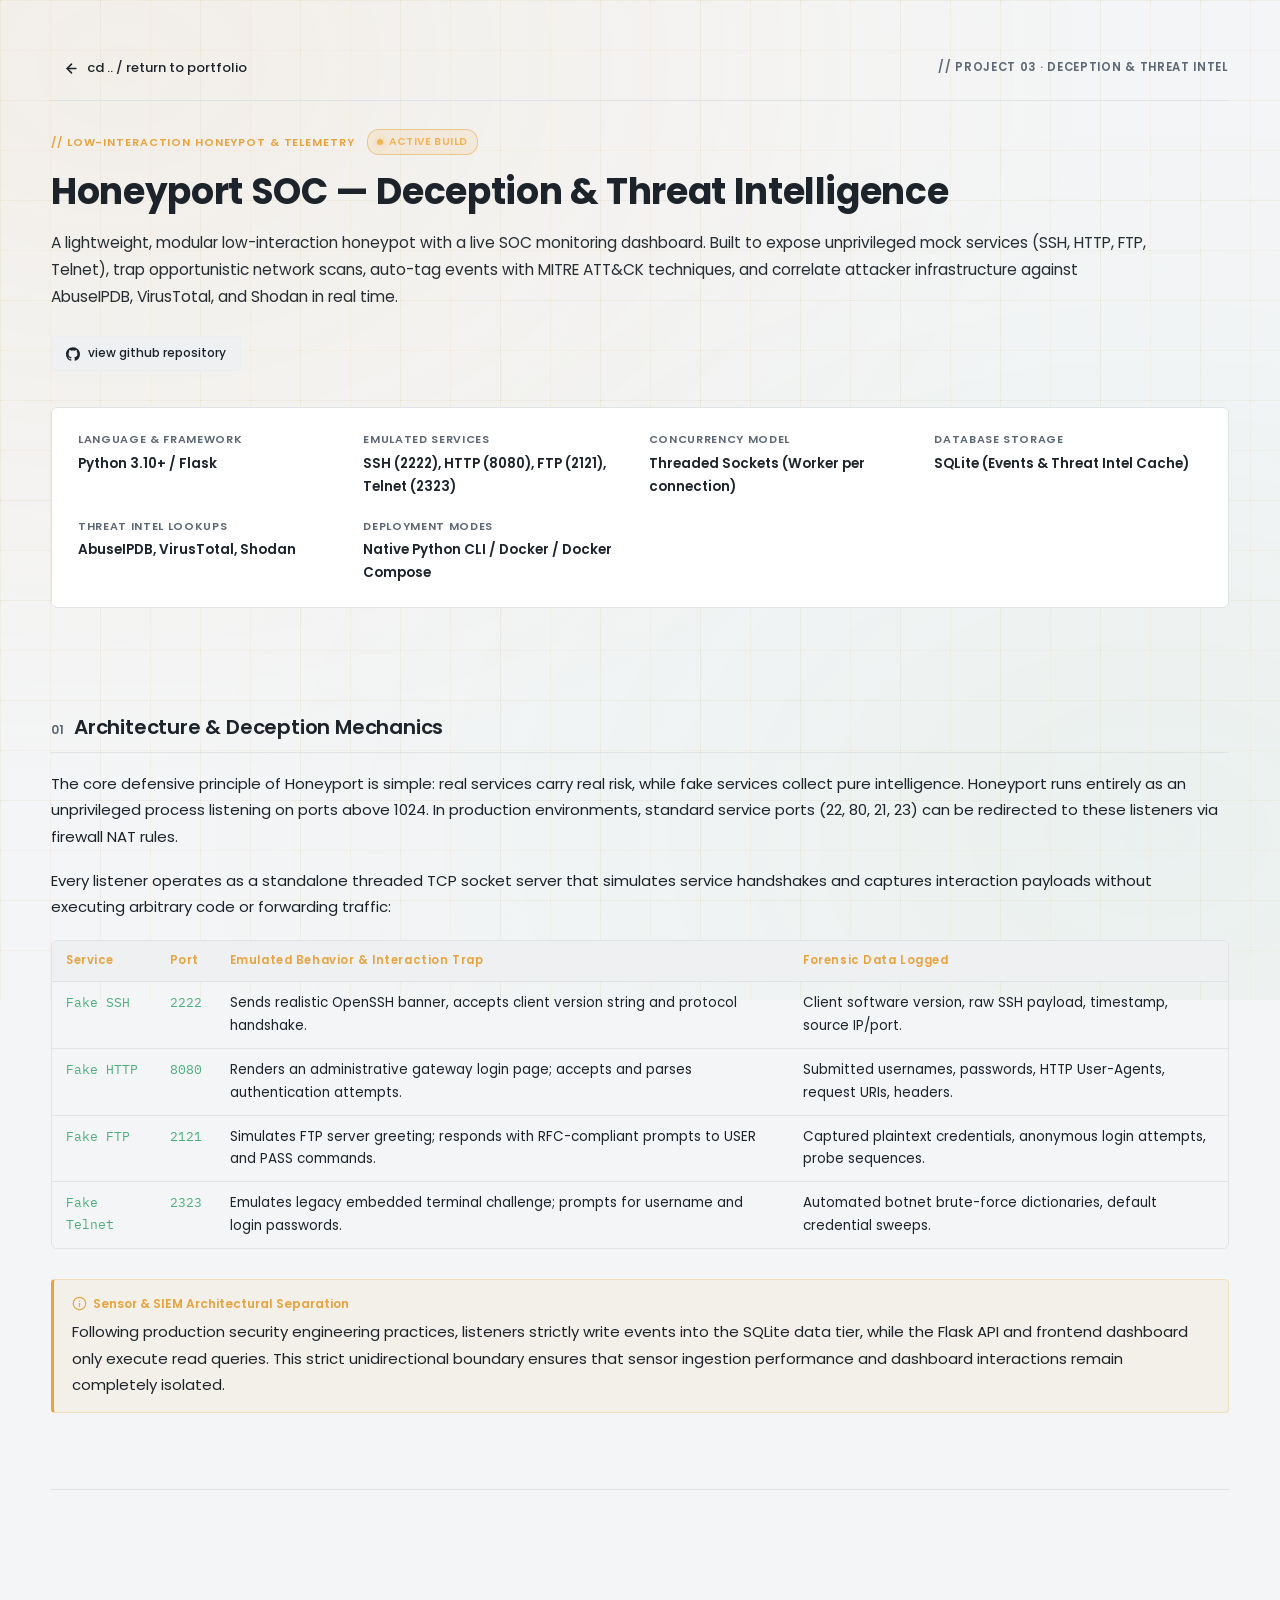
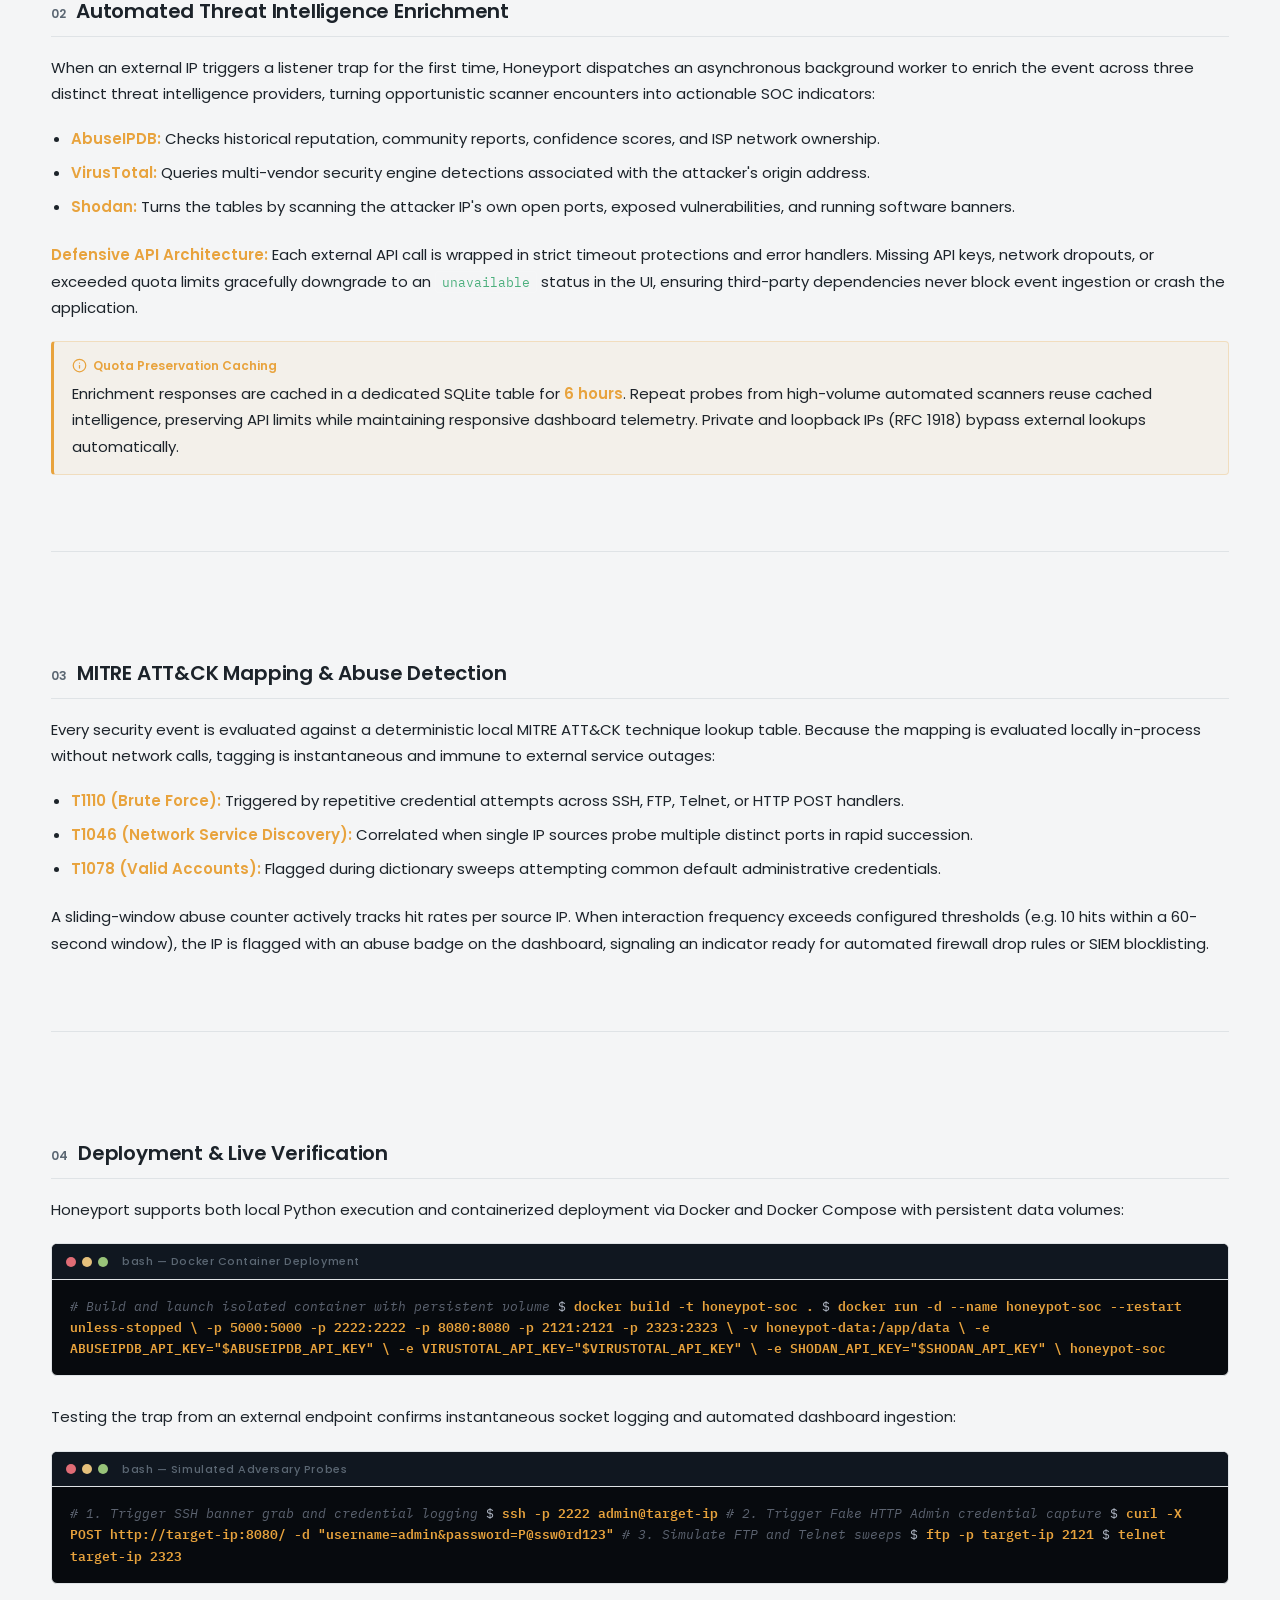
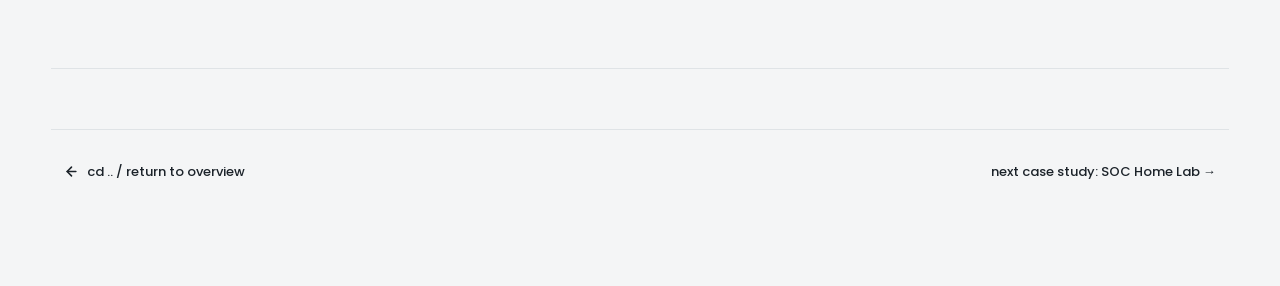
==== pages/honeyport.html @ 9113f83c "feat: enhance background boxes animation, Poppins typography, and smooth bidirectional scroll reveal" ====
<!DOCTYPE html>
<html lang="en">
<head>
<meta charset="UTF-8">
<meta name="viewport" content="width=device-width, initial-scale=1, viewport-fit=cover">
<title>Honeyport SOC — Deception &amp; Threat Intelligence | forbidden402</title>
<link rel="icon" type="image/svg+xml" href="/static/favicon.svg">
<link rel="preconnect" href="https://fonts.googleapis.com">
<link rel="preconnect" href="https://fonts.gstatic.com" crossorigin>
<link href="https://fonts.googleapis.com/css2?family=Poppins:wght@300;400;500;600;700;800&family=IBM+Plex+Mono:wght@400;500;600&display=swap" rel="stylesheet" fetchpriority="high">
<link rel="stylesheet" href="/static/style.css?v=6.7" fetchpriority="high">
<link rel="stylesheet" href="/static/case-study.css?v=2.8" fetchpriority="high">
</head>
<body>

<!-- CYBER PAGE PRELOADER -->
<div class="cs-loader-overlay" id="page-loader" aria-hidden="true">
  <div class="cs-loader-box">
    <div class="cs-loader-header">
      <span class="cs-loader-tag">// TELEMETRY FEED · HONEYPORT SOC</span>
      <span class="cs-loader-status"><span class="status-pulse"></span>INITIALIZING</span>
    </div>
    <div class="cs-loader-body">
      <div class="cs-loader-cmd"><span class="cs-prompt">$</span> load dossier --deception honeypot-soc</div>
      <div class="cs-progress-track">
        <div class="cs-progress-fill" id="loader-progress-bar"></div>
      </div>
      <div class="cs-loader-meta">
        <span class="cs-loader-detail" id="loader-status-text">STATUS: 200 OK · VERIFYING INTEGRITY</span>
        <span class="cs-loader-pct" id="loader-pct-text">100%</span>
      </div>
    </div>
  </div>
</div>

<div class="cs-wrap">

  <!-- TOP NAV -->
  <nav class="cs-nav" aria-label="Breadcrumb navigation">
    <a href="/#projects" class="btn-back">
      <svg width="15" height="15" viewBox="0 0 24 24" fill="none" stroke="currentColor" stroke-width="2.5" stroke-linecap="round" stroke-linejoin="round" aria-hidden="true"><line x1="19" y1="12" x2="5" y2="12"></line><polyline points="12 19 5 12 12 5"></polyline></svg>
      cd .. / return to portfolio
    </a>
    <span class="cs-nav-tag">// PROJECT 03 · DECEPTION &amp; THREAT INTEL</span>
  </nav>

  <!-- HERO -->
  <header class="cs-hero">
    <div class="cs-meta-row">
      <span class="cs-tag">// LOW-INTERACTION HONEYPOT &amp; TELEMETRY</span>
      <span class="proj-status status-active"><span class="status-pulse"></span>ACTIVE BUILD</span>
    </div>
    <h1 class="cs-title">Honeyport SOC — Deception &amp; Threat Intelligence</h1>
    <p class="cs-subtitle">
      A lightweight, modular low-interaction honeypot with a live SOC monitoring dashboard. Built to expose unprivileged mock services (SSH, HTTP, FTP, Telnet), trap opportunistic network scans, auto-tag events with MITRE ATT&amp;CK techniques, and correlate attacker infrastructure against AbuseIPDB, VirusTotal, and Shodan in real time.
    </p>
    <div class="cs-actions">
      <a class="btn-source" href="https://github.com/forbidden402/honeyport" target="_blank" rel="noopener">
        <svg class="btn-icon" viewBox="0 0 24 24" fill="currentColor" aria-hidden="true"><path d="M12 .297c-6.63 0-12 5.373-12 12 0 5.303 3.438 9.8 8.205 11.385.6.113.82-.258.82-.577 0-.285-.01-1.04-.015-2.04-3.338.724-4.042-1.61-4.042-1.61-.546-1.385-1.335-1.755-1.335-1.755-1.087-.744.084-.729.084-.729 1.205.084 1.838 1.236 1.838 1.236 1.07 1.835 2.809 1.305 3.495.998.108-.776.417-1.305.76-1.605-2.665-.3-5.466-1.332-5.466-5.93 0-1.31.465-2.38 1.235-3.22-.135-.303-.54-1.523.105-3.176 0 0 1.005-.322 3.3 1.23.96-.267 1.98-.399 3-.405 1.02.006 2.04.138 3 .405 2.28-1.552 3.285-1.23 3.285-1.23.645 1.653.24 2.873.12 3.176.765.84 1.23 1.91 1.23 3.22 0 4.61-2.805 5.625-5.475 5.92.42.36.81 1.096.81 2.22 0 1.606-.015 2.896-.015 3.286 0 .315.21.69.825.57C20.565 22.092 24 17.592 24 12.297c0-6.627-5.373-12-12-12"/></svg>
        view github repository
      </a>
    </div>
  </header>

  <!-- METADATA GRID -->
  <div class="attr-grid">
    <div class="attr-item">
      <span class="attr-label">Language &amp; Framework</span>
      <span class="attr-value">Python 3.10+ / Flask</span>
    </div>
    <div class="attr-item">
      <span class="attr-label">Emulated Services</span>
      <span class="attr-value">SSH (2222), HTTP (8080), FTP (2121), Telnet (2323)</span>
    </div>
    <div class="attr-item">
      <span class="attr-label">Concurrency Model</span>
      <span class="attr-value">Threaded Sockets (Worker per connection)</span>
    </div>
    <div class="attr-item">
      <span class="attr-label">Database Storage</span>
      <span class="attr-value">SQLite (Events &amp; Threat Intel Cache)</span>
    </div>
    <div class="attr-item">
      <span class="attr-label">Threat Intel Lookups</span>
      <span class="attr-value">AbuseIPDB, VirusTotal, Shodan</span>
    </div>
    <div class="attr-item">
      <span class="attr-label">Deployment Modes</span>
      <span class="attr-value">Native Python CLI / Docker / Docker Compose</span>
    </div>
  </div>

  <main class="cs-content">

    <!-- 01 ARCHITECTURE & DECEPTION MECHANICS -->
    <section class="cs-sec">
      <div class="cs-sec-head">
        <span class="cs-sec-tag">01</span>
        <h2>Architecture &amp; Deception Mechanics</h2>
      </div>
      <p>
        The core defensive principle of Honeyport is simple: real services carry real risk, while fake services collect pure intelligence. Honeyport runs entirely as an unprivileged process listening on ports above 1024. In production environments, standard service ports (22, 80, 21, 23) can be redirected to these listeners via firewall NAT rules.
      </p>
      <p>
        Every listener operates as a standalone threaded TCP socket server that simulates service handshakes and captures interaction payloads without executing arbitrary code or forwarding traffic:
      </p>

      <div class="cs-table-wrap">
        <table class="cs-table">
          <thead>
            <tr>
              <th>Service</th>
              <th>Port</th>
              <th>Emulated Behavior &amp; Interaction Trap</th>
              <th>Forensic Data Logged</th>
            </tr>
          </thead>
          <tbody>
            <tr>
              <td class="mono">Fake SSH</td>
              <td class="mono">2222</td>
              <td>Sends realistic OpenSSH banner, accepts client version string and protocol handshake.</td>
              <td>Client software version, raw SSH payload, timestamp, source IP/port.</td>
            </tr>
            <tr>
              <td class="mono">Fake HTTP</td>
              <td class="mono">8080</td>
              <td>Renders an administrative gateway login page; accepts and parses authentication attempts.</td>
              <td>Submitted usernames, passwords, HTTP User-Agents, request URIs, headers.</td>
            </tr>
            <tr>
              <td class="mono">Fake FTP</td>
              <td class="mono">2121</td>
              <td>Simulates FTP server greeting; responds with RFC-compliant prompts to USER and PASS commands.</td>
              <td>Captured plaintext credentials, anonymous login attempts, probe sequences.</td>
            </tr>
            <tr>
              <td class="mono">Fake Telnet</td>
              <td class="mono">2323</td>
              <td>Emulates legacy embedded terminal challenge; prompts for username and login passwords.</td>
              <td>Automated botnet brute-force dictionaries, default credential sweeps.</td>
            </tr>
          </tbody>
        </table>
      </div>

      <div class="callout">
        <div class="callout-title">
          <svg width="15" height="15" viewBox="0 0 24 24" fill="none" stroke="currentColor" stroke-width="2" stroke-linecap="round" stroke-linejoin="round" aria-hidden="true"><circle cx="12" cy="12" r="10"></circle><line x1="12" y1="16" x2="12" y2="12"></line><line x1="12" y1="8" x2="12.01" y2="8"></line></svg>
          Sensor &amp; SIEM Architectural Separation
        </div>
        <p>
          Following production security engineering practices, listeners strictly write events into the SQLite data tier, while the Flask API and frontend dashboard only execute read queries. This strict unidirectional boundary ensures that sensor ingestion performance and dashboard interactions remain completely isolated.
        </p>
      </div>
    </section>

    <!-- 02 THREAT INTEL PIPELINE -->
    <section class="cs-sec">
      <div class="cs-sec-head">
        <span class="cs-sec-tag">02</span>
        <h2>Automated Threat Intelligence Enrichment</h2>
      </div>
      <p>
        When an external IP triggers a listener trap for the first time, Honeyport dispatches an asynchronous background worker to enrich the event across three distinct threat intelligence providers, turning opportunistic scanner encounters into actionable SOC indicators:
      </p>
      <ul>
        <li><strong>AbuseIPDB:</strong> Checks historical reputation, community reports, confidence scores, and ISP network ownership.</li>
        <li><strong>VirusTotal:</strong> Queries multi-vendor security engine detections associated with the attacker's origin address.</li>
        <li><strong>Shodan:</strong> Turns the tables by scanning the attacker IP's own open ports, exposed vulnerabilities, and running software banners.</li>
      </ul>

      <p>
        <strong>Defensive API Architecture:</strong> Each external API call is wrapped in strict timeout protections and error handlers. Missing API keys, network dropouts, or exceeded quota limits gracefully downgrade to an <code>unavailable</code> status in the UI, ensuring third-party dependencies never block event ingestion or crash the application.
      </p>

      <div class="callout">
        <div class="callout-title">
          <svg width="15" height="15" viewBox="0 0 24 24" fill="none" stroke="currentColor" stroke-width="2" stroke-linecap="round" stroke-linejoin="round" aria-hidden="true"><circle cx="12" cy="12" r="10"></circle><line x1="12" y1="16" x2="12" y2="12"></line><line x1="12" y1="8" x2="12.01" y2="8"></line></svg>
          Quota Preservation Caching
        </div>
        <p>
          Enrichment responses are cached in a dedicated SQLite table for <strong>6 hours</strong>. Repeat probes from high-volume automated scanners reuse cached intelligence, preserving API limits while maintaining responsive dashboard telemetry. Private and loopback IPs (RFC 1918) bypass external lookups automatically.
        </p>
      </div>
    </section>

    <!-- 03 MITRE ATT&CK & ABUSE DETECTION -->
    <section class="cs-sec">
      <div class="cs-sec-head">
        <span class="cs-sec-tag">03</span>
        <h2>MITRE ATT&amp;CK Mapping &amp; Abuse Detection</h2>
      </div>
      <p>
        Every security event is evaluated against a deterministic local MITRE ATT&amp;CK technique lookup table. Because the mapping is evaluated locally in-process without network calls, tagging is instantaneous and immune to external service outages:
      </p>
      <ul>
        <li><strong>T1110 (Brute Force):</strong> Triggered by repetitive credential attempts across SSH, FTP, Telnet, or HTTP POST handlers.</li>
        <li><strong>T1046 (Network Service Discovery):</strong> Correlated when single IP sources probe multiple distinct ports in rapid succession.</li>
        <li><strong>T1078 (Valid Accounts):</strong> Flagged during dictionary sweeps attempting common default administrative credentials.</li>
      </ul>
      <p>
        A sliding-window abuse counter actively tracks hit rates per source IP. When interaction frequency exceeds configured thresholds (e.g. 10 hits within a 60-second window), the IP is flagged with an abuse badge on the dashboard, signaling an indicator ready for automated firewall drop rules or SIEM blocklisting.
      </p>
    </section>

    <!-- 04 DEPLOYMENT & VERIFICATION -->
    <section class="cs-sec">
      <div class="cs-sec-head">
        <span class="cs-sec-tag">04</span>
        <h2>Deployment &amp; Live Verification</h2>
      </div>
      <p>
        Honeyport supports both local Python execution and containerized deployment via Docker and Docker Compose with persistent data volumes:
      </p>

      <div class="terminal-block">
        <div class="terminal-bar">
          <div class="terminal-dots">
            <span class="dot dot-red"></span><span class="dot dot-yellow"></span><span class="dot dot-green"></span>
          </div>
          <span class="terminal-title">bash — Docker Container Deployment</span>
        </div>
        <div class="terminal-code">
<span class="comment"># Build and launch isolated container with persistent volume</span>
$ <span class="cmd">docker build -t honeypot-soc .</span>
$ <span class="cmd">docker run -d --name honeypot-soc --restart unless-stopped \
    -p 5000:5000 -p 2222:2222 -p 8080:8080 -p 2121:2121 -p 2323:2323 \
    -v honeypot-data:/app/data \
    -e ABUSEIPDB_API_KEY="$ABUSEIPDB_API_KEY" \
    -e VIRUSTOTAL_API_KEY="$VIRUSTOTAL_API_KEY" \
    -e SHODAN_API_KEY="$SHODAN_API_KEY" \
    honeypot-soc</span>
        </div>
      </div>

      <p>
        Testing the trap from an external endpoint confirms instantaneous socket logging and automated dashboard ingestion:
      </p>

      <div class="terminal-block">
        <div class="terminal-bar">
          <div class="terminal-dots">
            <span class="dot dot-red"></span><span class="dot dot-yellow"></span><span class="dot dot-green"></span>
          </div>
          <span class="terminal-title">bash — Simulated Adversary Probes</span>
        </div>
        <div class="terminal-code">
<span class="comment"># 1. Trigger SSH banner grab and credential logging</span>
$ <span class="cmd">ssh -p 2222 admin@target-ip</span>

<span class="comment"># 2. Trigger Fake HTTP Admin credential capture</span>
$ <span class="cmd">curl -X POST http://target-ip:8080/ -d "username=admin&amp;password=P@ssw0rd123"</span>

<span class="comment"># 3. Simulate FTP and Telnet sweeps</span>
$ <span class="cmd">ftp -p target-ip 2121</span>
$ <span class="cmd">telnet target-ip 2323</span>
        </div>
      </div>
    </section>

  </main>

  <!-- FOOTER -->
  <footer class="cs-footer">
    <a href="/#projects" class="btn-back">
      <svg width="15" height="15" viewBox="0 0 24 24" fill="none" stroke="currentColor" stroke-width="2.5" stroke-linecap="round" stroke-linejoin="round" aria-hidden="true"><line x1="19" y1="12" x2="5" y2="12"></line><polyline points="12 19 5 12 12 5"></polyline></svg>
      cd .. / return to overview
    </a>
    <a href="/pages/soc-home-lab.html" class="btn-back">
      next case study: SOC Home Lab →
    </a>
  </footer>

</div>

<!-- SCROLL PROGRESS INDICATOR -->
<div class="scroll-progress-line" id="scroll-progress-line" aria-hidden="true"></div>

<script src="/static/loader.js?v=2.3" defer></script>
</body>
</html>
---- static/style.css ----
:root{
  --bg:#0a0e13; --panel:#10161d; --panel2:#141b23; --line:#232d37;
  --text:#ffffff; --muted:#a6b4c2; --amber:#e8a33d; --green:#4caf7d;
  --red:#d6584f; --blue:#5b9fd6;
  --topbar-h:52px;
  box-sizing:border-box;
  -webkit-font-smoothing:antialiased;
  -moz-osx-font-smoothing:grayscale;
  text-rendering:optimizeLegibility;
}
*,*::before,*::after{box-sizing:inherit;margin:0;padding:0}
html{
  scroll-padding-top:calc(var(--topbar-h) + 16px);
  scroll-behavior:smooth;
  scrollbar-width:thin;
  scrollbar-color:var(--amber) var(--panel);
  -webkit-text-size-adjust:100%;
}
::-webkit-scrollbar {
  width: 9px;
  height: 9px;
}
::-webkit-scrollbar-track {
  background: var(--bg);
  border-left: 1px solid var(--line);
}
::-webkit-scrollbar-thumb {
  background: #25313d;
  border-radius: 4px;
  border: 1px solid var(--bg);
  transition: background 0.2s ease;
}
::-webkit-scrollbar-thumb:hover {
  background: var(--amber);
  box-shadow: 0 0 8px rgba(232, 163, 61, 0.4);
}
body{
  background:var(--bg);
  color:var(--text);
  font-family:'Poppins',-apple-system,BlinkMacSystemFont,'Segoe UI',Roboto,'Helvetica Neue',Arial,sans-serif;
  font-size:15px;
  line-height:1.7;
  min-height:100%;
  overflow-x:hidden;
  position:relative;
  width:100%;
  -webkit-font-smoothing:antialiased;
  -moz-osx-font-smoothing:grayscale;
  text-rendering:optimizeLegibility;
}
.mono{font-family:'IBM Plex Mono',ui-monospace,SFMono-Regular,Menlo,Monaco,Consolas,'Liberation Mono','Courier New',monospace}
::selection{background:var(--amber);color:#0a0e13}
a{color:var(--amber);text-decoration:none}
a:hover{text-decoration:underline}
:focus-visible{outline:2px solid var(--amber);outline-offset:2px}

/* RESPONSIVE CONTAINER */
.wrap{
  width:100%;
  max-width:1440px;
  margin:0 auto;
  padding:0 clamp(20px, 4vw, 64px);
  padding-top:calc(var(--topbar-h) + env(safe-area-inset-top, 0px)) !important;    /* offset for fixed topbar */
  padding-bottom:calc(clamp(64px, 8vw, 110px) + env(safe-area-inset-bottom, 0px));   /* comfortable bottom spacing */
  position:relative;
  z-index:1;
}

/* ── CYBER GRID BOXES BACKGROUND ANIMATION ─────────── */
body::before {
  content: "";
  position: fixed;
  top: -100px;
  left: -100px;
  width: calc(100vw + 200px);
  height: calc(100vh + 200px);
  pointer-events: none;
  z-index: 0;
  background-image: 
    linear-gradient(to right, rgba(232, 163, 61, 0.058) 1px, transparent 1px),
    linear-gradient(to bottom, rgba(232, 163, 61, 0.058) 1px, transparent 1px),
    radial-gradient(circle at 0 0, rgba(232, 163, 61, 0.14) 1.5px, transparent 1.5px),
    radial-gradient(ellipse at 15% 15%, rgba(232, 163, 61, 0.065) 0%, transparent 55%),
    radial-gradient(ellipse at 85% 85%, rgba(76, 175, 125, 0.05) 0%, transparent 55%);
  background-size: 50px 50px, 50px 50px, 50px 50px, 100% 100%, 100% 100%;
  animation: cyberGridDrift 20s linear infinite;
  will-change: transform;
}

body::after {
  content: "";
  position: fixed;
  top: -100px;
  left: -100px;
  width: calc(100vw + 200px);
  height: calc(100vh + 200px);
  pointer-events: none;
  z-index: 0;
  background-image: 
    linear-gradient(to right, rgba(76, 175, 125, 0.028) 1px, transparent 1px),
    linear-gradient(to bottom, rgba(76, 175, 125, 0.028) 1px, transparent 1px);
  background-size: 100px 100px, 100px 100px;
  animation: cyberMacroDrift 30s linear infinite;
  will-change: transform;
}

@keyframes cyberGridDrift {
  0% {
    transform: translate3d(0, 0, 0);
  }
  100% {
    transform: translate3d(50px, 50px, 0);
  }
}

@keyframes cyberMacroDrift {
  0% {
    transform: translate3d(0, 0, 0);
  }
  100% {
    transform: translate3d(-100px, -100px, 0);
  }
}

.topbar{
  position:fixed !important;
  top:0;
  left:0;
  right:0;
  height:calc(var(--topbar-h) + env(safe-area-inset-top, 0px));
  padding-top:env(safe-area-inset-top, 0px);
  z-index:70;          /* always above sidebar drawer and overlay */
  background:#0a0e13;
  border-bottom:1px solid var(--line);
  width:100%;
}
.topbar-in{
  width:100%;
  height:100%;
  max-width:1440px;
  margin:0 auto;
  padding:0 clamp(20px, 4vw, 64px);
  display:flex;
  justify-content:space-between;
  align-items:center;
}
.brand{font-family:'Poppins',sans-serif;font-weight:600;font-size:15px;color:var(--text);white-space:nowrap;text-decoration:none;cursor:pointer;transition:opacity .15s ease}
.brand:hover{text-decoration:none;color:var(--text);opacity:.85}
.brand span{color:var(--green)}
.nav{display:flex;gap:24px;font-family:'Poppins',sans-serif;font-weight:500;font-size:13.5px}
.nav a{color:var(--muted);transition:color .15s ease}
.nav a:hover{color:var(--amber);text-decoration:none}

/* HAMBURGER / BACK-ARROW — hidden on desktop, shown on mobile */
.hamburger{
  display:none;
  flex-direction:column;
  justify-content:center;
  gap:5px;
  background:none;
  border:1px solid var(--line);
  border-radius:4px;
  padding:8px 10px;
  cursor:pointer;
  flex-shrink:0;
  transition:border-color .15s ease;
  order:-1; /* always first in flex row */
}
.hamburger:hover{border-color:var(--amber)}
.hamburger span{
  display:block;
  width:18px;
  height:2px;
  background:var(--text);
  border-radius:2px;
  transition:transform .22s ease, width .22s ease, background .15s ease;
  transform-origin:left center;
}
.hamburger:hover span{background:var(--amber)}

/* ← BACK ARROW state when sidebar is open */
.hamburger.is-open{
  border-color:var(--amber);
}
.hamburger.is-open span{
  background:var(--amber);
}
/* Top bar → upper diagonal of arrowhead */
.hamburger.is-open span:nth-child(1){
  width:11px;
  transform:rotate(-38deg) translate(1px, 1px);
}
/* Middle bar → horizontal shaft (unchanged width) */
.hamburger.is-open span:nth-child(2){
  width:18px;
  transform:none;
}
/* Bottom bar → lower diagonal of arrowhead */
.hamburger.is-open span:nth-child(3){
  width:11px;
  transform:rotate(38deg) translate(1px, -1px);
}

/* SIDEBAR OVERLAY */
.sidebar-overlay{
  display:none;
  position:fixed;
  top:var(--topbar-h);
  left:0;
  right:0;
  bottom:0;
  background:rgba(5,8,12,.72);
  backdrop-filter:blur(4px);
  z-index:60;
  opacity:0;
  transition:opacity .25s ease;
}
.sidebar-overlay.active{
  display:block;
  opacity:1;
}

/* SIDEBAR DRAWER */
.sidebar{
  position:fixed;
  top:var(--topbar-h);
  left:0;
  bottom:0;
  width:260px;
  height:calc(100vh - var(--topbar-h));
  height:calc(100dvh - var(--topbar-h));
  background:var(--panel);
  border-right:1px solid var(--line);
  z-index:65;
  display:flex;
  flex-direction:column;
  transform:translateX(-100%);
  transition:transform .25s cubic-bezier(.16,1,.3,1);
  will-change:transform;
}
.sidebar.open{
  transform:translateX(0);
}
.sidebar-header{
  height:var(--topbar-h);
  min-height:var(--topbar-h);
  display:flex;
  align-items:center;
  justify-content:space-between;
  padding:0 18px;
  border-bottom:1px solid var(--line);
  background:var(--panel2);
  flex-shrink:0;
}
.sidebar-sec-label{
  font-family:'Poppins',sans-serif;
  font-weight:600;
  font-size:11px;
  color:var(--green);
  letter-spacing:.08em;
}
.sidebar-close{
  background:rgba(232,163,61,.08);
  border:1px solid rgba(232,163,61,.3);
  border-radius:4px;
  color:var(--amber);
  font-size:12px;
  font-weight:500;
  padding:5px 10px;
  cursor:pointer;
  font-family:'Poppins',sans-serif;
  display:inline-flex;
  align-items:center;
  gap:6px;
  transition:all .15s ease;
  line-height:1;
}
.sidebar-close:hover{
  background:var(--amber);
  color:#0a0e13;
  border-color:var(--amber);
}
.sidebar-nav{
  flex:1;
  padding:12px 0;
  overflow-y:auto;
}
.sidebar-link{
  display:flex;
  align-items:center;
  gap:14px;
  padding:13px 20px;
  font-family:'Poppins',sans-serif;
  font-weight:500;
  font-size:14px;
  color:var(--muted);
  text-decoration:none;
  border-left:3px solid transparent;
  transition:color .15s ease,background .15s ease,border-color .15s ease;
}
.sidebar-link:hover,
.sidebar-link:focus-visible{
  color:var(--amber);
  background:rgba(232,163,61,.06);
  border-left-color:var(--amber);
  text-decoration:none;
}
.sidebar-num{
  font-family:'Poppins',sans-serif;
  font-weight:600;
  font-size:11px;
  color:var(--green);
  letter-spacing:.06em;
  min-width:22px;
}
.sidebar-footer{
  padding:14px 20px;
  border-top:1px solid var(--line);
  flex-shrink:0;
}
.sidebar-hint{
  font-family:'Poppins',sans-serif;
  font-size:11px;
  color:var(--muted);
  opacity:.55;
}

/* HERO */
.hero{padding:72px 0 48px;border-bottom:1px solid var(--line)}
.prompt-line{
  font-family:'Poppins',sans-serif;
  color:var(--green);
  font-size:14px;
  margin-bottom:14px;
  display:inline-flex;
  align-items:center;
  line-height:1;
}
.prompt-prefix{
  color:var(--green);
  user-select:none;
}
.typing-text{
  color:var(--green);
  font-family:'Poppins',sans-serif;
  font-weight:600;
  min-height:1em;
}
.prompt-line .cursor{
  display:inline-block;
  width:8px;
  height:1.2em;
  background:var(--amber);
  margin-left:3px;
  vertical-align:-0.15em;
  box-shadow:0 0 8px rgba(232,163,61,.35);
  border-radius:1px;
}
.prompt-line .cursor.blink{
  animation:blink 1.05s steps(1) infinite;
}
@keyframes blink{50%{opacity:0}}
h1{font-family:'Poppins',sans-serif;font-weight:700;font-size:clamp(26px,4vw,44px);letter-spacing:-.5px;margin-bottom:14px;line-height:1.25;word-break:break-word}
.role{font-family:'Poppins',sans-serif;font-size:16px;color:var(--muted);margin-bottom:18px;line-height:1.55}
.tagline{max-width:1100px;color:var(--text);font-family:'Poppins',sans-serif;font-size:15px;line-height:1.75;margin-bottom:28px}

.btn{border:1px solid var(--line);padding:9px 16px;color:var(--text);font-family:'Poppins',sans-serif;font-weight:500;display:inline-block;transition:all .15s ease}
.btn:hover{border-color:var(--amber);text-decoration:none;color:var(--amber)}

/* SECTIONS */
section{padding:56px 0;border-bottom:1px solid var(--line)}
.sec-head{display:flex;align-items:baseline;gap:10px;margin-bottom:24px}
.sec-tag{font-family:'Poppins',sans-serif;font-weight:600;color:var(--muted);font-size:12px;letter-spacing:.05em}
h2{font-family:'Poppins',sans-serif;font-size:22px;font-weight:600;letter-spacing:-.01em}

/* ABOUT & GLOBAL PROSE TYPOGRAPHY */
p, .about-p, .proj-desc, .cdesc, .contact-box p, .tagline {
  font-family: 'Poppins', -apple-system, BlinkMacSystemFont, 'Segoe UI', Roboto, 'Helvetica Neue', Arial, sans-serif;
  font-size: 15px;
  line-height: 1.75;
  color: var(--text);
  -webkit-font-smoothing: antialiased;
  -moz-osx-font-smoothing: grayscale;
}
.about-card{border:1px solid var(--line);border-radius:6px;padding:30px 34px;background:var(--panel)}
.about-p{margin-bottom:14px;max-width:100%}
.about-p:last-child{margin-bottom:0}
.about-p strong{color:var(--amber)}

/* SKILLS & KNOWLEDGE 2-COL FULL WIDTH — UNIFORM BOX SIZE */
.skill-grid{display:grid;grid-template-columns:1fr 1fr;gap:1px;background:var(--line);border:1px solid var(--line);border-radius:6px;overflow:hidden}
.skill-cat{background:var(--panel);padding:22px 24px;min-height:160px;display:flex;flex-direction:column}
.skill-cat h3{font-family:'Poppins',sans-serif;font-weight:600;font-size:13px;color:var(--amber);margin-bottom:12px;letter-spacing:.04em}
.skill-cat ul{list-style:none;font-size:14px;color:var(--text);flex:1}

/* TOOL & THEORY LISTS */
.tool-list, .theory-list{list-style:none;padding:0;margin:0}
.tool-list li, .theory-list li{
  padding:8px 0;
  font-family:'Poppins',sans-serif;
  font-size:15px;
  line-height:1.75;
  color:var(--text);
  border-bottom:1px solid rgba(255,255,255,.04);
}
.tool-list li:last-child, .theory-list li:last-child{border-bottom:none;padding-bottom:0}
.tool-list li:first-child, .theory-list li:first-child{padding-top:0}
.tool-list li::before{content:none !important}
.theory-list li::before{content:"▸ ";color:var(--green)}
.tool-list strong, .theory-list strong{color:var(--amber);font-weight:600}
.tool-list code{
  font-family:'IBM Plex Mono', 'Poppins', monospace;
  font-size:12px;
  background:rgba(76,175,125,.1);
  color:var(--green);
  border:1px solid rgba(76,175,125,.25);
  padding:1px 5px;
  border-radius:3px;
}

/* CERTS & EDUCATION (NO BOX) */
#education, #certs{
  min-height:0;
}
.cert-row{
  display:flex;
  justify-content:space-between;
  align-items:center;
  border:none;
  background:transparent;
  padding:0;
  gap:16px;
  flex-wrap:wrap;
  min-height:0;
}
.cert-info{
  flex:1 1 auto;
  min-width:0;
  min-height:0;
}
.cert-row .cname{font-weight:600;font-size:16.5px;color:var(--text);font-family:'Poppins',sans-serif}
.cert-row .cdesc{color:var(--muted);font-size:14px;margin-top:4px;line-height:1.55;font-family:'Poppins',sans-serif}
.cert-row .cdesc strong{color:var(--amber)}
.cert-actions{
  display:inline-flex;
  align-items:center;
  gap:12px;
  flex-shrink:0;
  min-height:0;
}
.badge{font-family:'Poppins',sans-serif;font-weight:600;font-size:11px;padding:5px 10px;border:1px solid var(--green);color:var(--green);white-space:nowrap;border-radius:4px;line-height:1}
.badge-edu{border-color:var(--amber);color:var(--amber);background:rgba(232,163,61,.08)}
.btn-cert{
  font-family:'Poppins',sans-serif;
  font-size:12px;
  font-weight:500;
  letter-spacing:.04em;
  border:1px solid rgba(232,163,61,.3);
  border-radius:3px;
  padding:7px 16px;
  color:var(--amber);
  background:rgba(232,163,61,.05);
  display:inline-flex;
  align-items:center;
  transition:all .18s ease;
  text-decoration:none;
  text-transform:uppercase;
  line-height:1;
  white-space:nowrap;
}
.btn-cert:hover{
  background:rgba(232,163,61,.15);
  border-color:var(--amber);
  color:var(--amber);
  box-shadow:0 0 12px rgba(232,163,61,.2);
  text-decoration:none;
  transform:translateX(3px);
}

/* WORK GRID (PROJECTS & HOME LABS SIDE-BY-SIDE — UNIFORM BOX SIZES) */
.work-section{padding:54px 0;border-bottom:1px solid var(--line)}
.work-grid{display:grid;grid-template-columns:1fr 1fr;gap:32px;align-items:start}
.work-col{min-width:0}
.work-col .sec-head{min-height:36px;margin-bottom:22px;display:flex;align-items:baseline;gap:10px}

/* PROJECT CARDS — PROFESSIONAL ELEVATED CYBER AESTHETIC */
.proj{
  border:1px solid #1f2b37;
  border-radius:6px;
  margin-bottom:24px;
  background:linear-gradient(180deg, #121820 0%, #0d1217 100%);
  box-shadow:0 4px 20px rgba(0,0,0,.35);
  transition:transform .25s cubic-bezier(.16,1,.3,1),border-color .25s ease,box-shadow .25s ease;
  display:flex;
  flex-direction:column;
  min-height:330px;
  position:relative;
  overflow:hidden;
}
.proj::before{
  content:"";
  position:absolute;
  top:0;left:0;right:0;
  height:2px;
  background:linear-gradient(90deg,transparent,rgba(232,163,61,.45),transparent);
  opacity:0;
  transition:opacity .25s ease;
}
.proj:hover{
  transform:translateY(-4px);
  border-color:rgba(232,163,61,.45);
  box-shadow:0 16px 36px -8px rgba(0,0,0,.75),0 0 24px -4px rgba(232,163,61,.14);
}
.proj:hover::before{
  opacity:1;
}
.proj-head{
  padding:22px 24px 14px;
  display:flex;
  flex-direction:column;
  min-height:148px;
}
.proj-meta-row{
  display:flex;
  justify-content:space-between;
  align-items:center;
  gap:8px;
  margin-bottom:10px;
  flex-wrap:wrap;
}
.proj-tag{
  font-family:'Poppins',sans-serif;
  font-size:11px;
  color:var(--muted);
  letter-spacing:.08em;
  font-weight:600;
}
.proj-title{
  font-family:'Poppins',sans-serif;
  font-size:18px;
  font-weight:600;
  margin-bottom:8px;
  line-height:1.35;
  color:#f1f5f9;
  word-break:break-word;
}
.proj-status{
  font-family:'Poppins',sans-serif;
  font-size:10.5px;
  font-weight:600;
  letter-spacing:.04em;
  padding:3px 9px;
  border-radius:12px;
  display:inline-flex;
  align-items:center;
  gap:6px;
  white-space:nowrap;
  height:fit-content;
}
.status-pulse{
  width:6px;
  height:6px;
  border-radius:50%;
  display:inline-block;
  animation:statusPulseDot 2s cubic-bezier(0.4, 0, 0.6, 1) infinite;
}
.status-active{
  border:1px solid rgba(232,163,61,.5);
  color:#f3b355;
  background:rgba(232,163,61,.1);
}
.status-active .status-pulse{
  background:#f3b355;
  box-shadow:0 0 8px #f3b355;
}
.status-completed{
  border:1px solid rgba(76,175,125,.5);
  color:#5ec791;
  background:rgba(76,175,125,.1);
}
.status-completed .status-pulse{
  background:#5ec791;
  box-shadow:0 0 8px #5ec791;
}
.status-alpha{
  border:1px solid rgba(168,120,240,.5);
  color:#b78ef7;
  background:rgba(168,120,240,.1);
}
.status-alpha .status-pulse{
  background:#b78ef7;
  box-shadow:0 0 8px #b78ef7;
}
.status-config{
  border:1px solid rgba(91,159,214,.5);
  color:#7cb9eb;
  background:rgba(91,159,214,.1);
}
.status-config .status-pulse{
  background:#7cb9eb;
  box-shadow:0 0 8px #7cb9eb;
}
@keyframes statusPulseDot{
  0%, 100%{
    transform:scale(0.85);
    opacity:0.65;
  }
  50%{
    transform:scale(1.25);
    opacity:1;
    filter:brightness(1.2);
  }
}
.proj-desc{
  color:var(--text);
  font-family:'Poppins',sans-serif;
  font-size:15px;
  max-width:100%;
  line-height:1.75;
  min-height:72px;
}
.proj-desc strong{
  color:var(--amber);
}
.stack-row{
  display:flex;
  flex-wrap:wrap;
  gap:8px;
  padding:0 24px 16px;
  min-height:68px;
  align-content:flex-start;
}
.chip{
  font-family:'Poppins',sans-serif;
  font-weight:500;
  font-size:11.5px;
  color:#7cb9eb;
  background:rgba(16,27,39,.7);
  border:1px solid rgba(91,159,214,.22);
  padding:3px 9px;
  border-radius:4px;
  transition:all .15s ease;
}
.chip:hover{
  background:rgba(22,38,56,.95);
  border-color:rgba(91,159,214,.45);
  color:#b3d9f8;
}
.proj-links{
  padding:0 24px 18px;
  display:flex;
  flex-wrap:wrap;
  gap:10px;
  font-family:'Poppins',sans-serif;
  font-size:12.5px;
  align-items:center;
  min-height:48px;
  margin-top:auto;
}
.btn-live{
  font-family:'Poppins',sans-serif;
  font-size:12px;
  font-weight:500;
  border:1px solid var(--green);
  border-radius:4px;
  padding:6px 14px;
  color:var(--green);
  background:rgba(76,175,125,.08);
  display:inline-flex;
  align-items:center;
  gap:8px;
  transition:all .18s ease;
  text-decoration:none;
}
.btn-live:hover{
  background:var(--green);
  color:#0a0e13;
  box-shadow:0 0 16px rgba(76,175,125,.35);
  text-decoration:none;
  transform:translateY(-1px);
}
.btn-source{
  font-family:'Poppins',sans-serif;
  font-size:12px;
  font-weight:500;
  border:1px solid rgba(219,228,234,.18);
  border-radius:4px;
  padding:6px 14px;
  color:var(--text);
  background:var(--panel2);
  display:inline-flex;
  align-items:center;
  gap:8px;
  transition:all .18s ease;
  text-decoration:none;
}
.btn-source:hover{
  border-color:var(--amber);
  color:var(--amber);
  background:#18222d;
  box-shadow:0 0 14px rgba(232,163,61,.25);
  text-decoration:none;
  transform:translateY(-1px);
}
.btn-icon{
  width:14px;
  height:14px;
  flex-shrink:0;
}


/* CONTACT */
.contact-box{
  border:1px solid var(--line);
  border-radius:6px;
  padding:28px 28px;
  text-align:center;
  background:var(--panel);
}
.contact-box p{
  color:var(--muted);
  margin:0 auto 18px;
  max-width:600px;
  font-family:'Poppins',sans-serif;
  font-size:15px;
  line-height:1.65;
  text-align:center;
}
.contact-links{
  display:flex;
  flex-direction:row;
  align-items:center;
  justify-content:center;
  gap:28px;
  flex-wrap:nowrap;
}
.contact-link{
  display:inline-flex;
  align-items:center;
  gap:8px;
  background:none;
  border:none;
  padding:4px 0;
  color:var(--text);
  font-family:'Poppins',sans-serif;
  font-weight:500;
  font-size:14px;
  text-decoration:none;
  transition:color .18s ease, transform .18s ease;
}
.contact-link:hover{
  text-decoration:none;
  transform:translateY(-1px);
}
.contact-gh:hover{ color:#e6edf3 }
.contact-li:hover{ color:#0A66C2 }
.contact-tg:hover{ color:#2AABEE }
.contact-dc:hover{ color:#5865F2 }

.contact-icon{
  width:18px;
  height:18px;
  flex-shrink:0;
  transition:transform .18s ease;
}
.contact-gh .contact-icon{ color:#e6edf3 }
.contact-li .contact-icon{ color:#0A66C2 }
.contact-tg .contact-icon{ color:#2AABEE }
.contact-dc .contact-icon{ color:#5865F2 }
.contact-link:hover .contact-icon{
  transform:scale(1.1);
}

/* ================================================================
   RESPONSIVE DESIGN — SMALL / MEDIUM / LARGE / 4K
   ================================================================ */

/* ── TABLETS (≤ 1024px) ──────────────────────────── */
@media(max-width:1024px){
  .skill-grid{ grid-template-columns:1fr 1fr }
  .skill-cat{ min-height:auto }
}

/* ── MEDIUM / TABLET LANDSCAPE (≤ 960px) ─────────── */
@media(max-width:960px){
  .nav{ gap:14px; font-size:12px }
  .skill-grid{ grid-template-columns:1fr }
  .work-grid{ grid-template-columns:1fr; gap:20px }
  /* Remove desktop fixed min-heights */
  .proj,.proj-head,.proj-desc,.stack-row,.proj-links{ min-height:auto !important; min-height:0 !important }
}

/* ── MOBILE / COMPACT SCREENS (≤ 768px) ───────────── */
@media(max-width:768px){
  :root{
    --topbar-h:48px;
  }

  html{
    scroll-padding-top:calc(var(--topbar-h) + env(safe-area-inset-top, 0px) + 14px) !important;
  }

  /* --- TOPBAR: FIXED ALL THE TIME, SAFE AREA READY --- */
  .topbar{
    position:fixed !important;
    top:0 !important;
    left:0 !important;
    right:0 !important;
    height:calc(var(--topbar-h) + env(safe-area-inset-top, 0px)) !important;
    padding-top:env(safe-area-inset-top, 0px) !important;
    z-index:70 !important;
  }
  .topbar-in{
    height:var(--topbar-h) !important;
    padding:0 14px !important;
    display:flex !important;
    align-items:center !important;
    justify-content:flex-start !important;
    gap:12px !important;
  }
  .nav{ display:none !important }
  .hamburger{ display:flex !important }
  .brand{ font-size:13px; white-space:nowrap }

  /* --- SIDEBAR DRAWER: EXACT FIT FOR 6.3" TO 6.7" SCREENS --- */
  .sidebar{
    top:calc(var(--topbar-h) + env(safe-area-inset-top, 0px)) !important;
    height:calc(100vh - var(--topbar-h) - env(safe-area-inset-top, 0px)) !important;
    height:calc(100dvh - var(--topbar-h) - env(safe-area-inset-top, 0px)) !important;
    width:min(280px, 84vw) !important;
    z-index:65 !important;
  }
  .sidebar-header{
    height:var(--topbar-h) !important;
    min-height:var(--topbar-h) !important;
    padding:0 16px !important;
  }
  .sidebar-overlay{
    top:calc(var(--topbar-h) + env(safe-area-inset-top, 0px)) !important;
    z-index:60 !important;
  }

  /* --- WRAP: BALANCED PADDING AND FIXED TOPBAR OFFSET --- */
  .wrap{
    padding-left:clamp(16px, 4vw, 24px) !important;
    padding-right:clamp(16px, 4vw, 24px) !important;
    padding-top:calc(var(--topbar-h) + env(safe-area-inset-top, 0px) + 12px) !important;
    padding-bottom:calc(clamp(56px, 8vw, 84px) + env(safe-area-inset-bottom, 0px)) !important;
  }

  /* --- SECTION SPACING: BALANCED RHYTHM --- */
  section{ padding:38px 0 !important }
  .work-section{ padding:38px 0 !important }
  .sec-head{ margin-bottom:18px !important }
  h2{ font-size:19px !important; letter-spacing:-.01em !important }
  .sec-tag{ font-size:11px !important }

  /* --- HERO --- */
  .hero{ padding:36px 0 26px !important }
  h1{ font-size:clamp(22px, 5.5vw, 30px) !important; margin-bottom:10px !important; line-height:1.28 !important }
  .role{ font-size:14.5px !important; line-height:1.5 !important; margin-bottom:12px !important }
  .tagline{ font-size:14.5px !important; line-height:1.68 !important; margin-bottom:20px !important }
  .prompt-line{ font-size:13px !important; margin-bottom:10px !important }

  /* --- ABOUT BOX --- */
  .about-card{ padding:24px 22px !important; border-radius:6px !important }
  .about-p{ font-size:14.5px !important; margin-bottom:12px !important; line-height:1.7 !important }

  /* --- SKILLS BOXES --- */
  .skill-grid{ grid-template-columns:1fr !important; border-radius:6px !important }
  .skill-cat{ min-height:auto !important; min-height:0 !important; padding:20px 20px !important }
  .skill-cat h3{ font-size:12.5px !important; margin-bottom:10px !important }
  .skill-cat li{ font-size:13.5px !important }
  .tool-list li, .theory-list li{ font-size:13.5px !important; padding:7px 0 !important; line-height:1.6 !important }
  .tool-list code{ font-size:11.5px !important; padding:2px 5px !important }

  /* --- CERTS & EDUCATION --- */
  #education, #certs{
    padding:22px 0 !important;
    min-height:0 !important;
    height:auto !important;
  }
  #education .sec-head, #certs .sec-head{
    margin-bottom:14px !important;
  }
  .cert-row{
    padding:0 !important;
    border:none !important;
    background:transparent !important;
    border-radius:0 !important;
    display:flex !important;
    flex-direction:column !important;
    align-items:flex-start !important;
    justify-content:flex-start !important;
    min-height:0 !important;
    height:auto !important;
    gap:0 !important;
  }
  .cert-info{
    flex:none !important;
    width:100% !important;
    min-height:0 !important;
    height:auto !important;
  }
  .cert-row .cname{ font-size:15.5px !important }
  .cert-row .cdesc{ font-size:13.5px !important; margin-top:4px !important; line-height:1.55 !important }
  .cert-actions{
    display:flex !important;
    flex-direction:row !important;
    align-items:center !important;
    gap:10px !important;
    width:auto !important;
    margin-top:10px !important;
    flex:none !important;
    min-height:0 !important;
    height:auto !important;
    flex-wrap:wrap !important;
  }
  .badge{ font-size:10.5px !important; padding:4px 9px !important }
  .btn-cert{ font-size:11.5px !important; padding:6px 14px !important; border-width:1px !important; border-radius:3px !important }

  /* --- PROJECT BOXES --- */
  .proj{
    min-height:auto !important;
    min-height:0 !important;
    margin-bottom:20px !important;
    border-radius:6px !important;
    transition:border-color .2s ease, box-shadow .2s ease;
  }
  .proj:hover{ transform:none }
  .proj-head{
    min-height:auto !important;
    min-height:0 !important;
    padding:18px 20px 12px !important;
  }
  .proj-meta-row{ gap:6px !important; flex-wrap:wrap !important; margin-bottom:8px !important }
  .proj-tag{ font-size:10px !important }
  .proj-status{ font-size:9.5px !important; padding:2px 7px !important }
  .status-pulse{ width:5px !important; height:5px !important }
  .proj-title{ font-size:16px !important; margin-bottom:6px !important }
  .proj-desc{
    min-height:auto !important;
    min-height:0 !important;
    font-size:14.5px !important;
    line-height:1.7 !important;
    color:var(--text) !important;
    margin-bottom:12px !important;
  }
  .stack-row{
    min-height:auto !important;
    min-height:0 !important;
    padding:0 20px 12px !important;
    gap:6px !important;
  }
  .chip{ font-size:10.5px !important; padding:3px 7px !important }
  .proj-links{
    min-height:auto !important;
    min-height:0 !important;
    padding:0 20px 18px !important;
    display:flex !important;
    flex-direction:column !important;
    gap:8px !important;
  }
  .btn-live, .btn-source{ 
    font-size:12.5px !important; 
    padding:10px 16px !important; 
    gap:6px !important;
    width:100% !important;
    justify-content:center !important;
  }
  .btn-icon{ width:14px !important; height:14px !important }

  /* --- CONTACT BOX --- */
  .contact-box{
    padding:28px 22px !important;
    border-radius:6px !important;
    text-align:center !important;
  }
  .contact-box p{
    font-size:14.5px !important;
    line-height:1.68 !important;
    margin:0 auto 16px !important;
    text-align:center !important;
  }
  .contact-links{
    display:flex !important;
    flex-direction:row !important;
    align-items:center !important;
    justify-content:center !important;
    gap:18px !important;
    flex-wrap:wrap !important;
  }
  .contact-link{
    font-size:13px !important;
    gap:6px !important;
    padding:3px 0 !important;
  }
  .contact-icon{
    width:16px !important;
    height:16px !important;
  }
}

/* ── COMPACT PHONES (≤ 560px) ────────────────────── */
@media(max-width:560px){
  .skill-grid{ grid-template-columns:1fr !important }
}

/* ── SMALL PHONES (≤ 480px) ──────────────────────── */
@media(max-width:480px){
  :root{
    --topbar-h:46px;
  }

  .wrap{
    padding-left:16px !important;
    padding-right:16px !important;
    padding-top:calc(var(--topbar-h) + env(safe-area-inset-top, 0px) + 10px) !important;
    padding-bottom:calc(56px + env(safe-area-inset-bottom, 0px)) !important;
  }

  h2{ font-size:18px !important }

  /* Space for education & certs */
  #education, #certs{
    padding:18px 0 !important;
    min-height:0 !important;
    height:auto !important;
  }
  #education .sec-head, #certs .sec-head{
    margin-bottom:12px !important;
  }

  /* Skills: 1-col on tiny phones */
  .skill-grid{ grid-template-columns:1fr !important }
  .skill-cat{ padding:16px 16px !important }
  .skill-cat h3{ font-size:12px !important; margin-bottom:8px !important }
  .skill-cat li{ font-size:13px !important }

  /* Contact in same line with compact gap */
  .contact-links{
    gap:8px 14px !important;
    flex-wrap:wrap !important;
  }
  .contact-link{
    font-size:12.5px !important;
    gap:5px !important;
  }
  .contact-icon{
    width:15px !important;
    height:15px !important;
  }
}

/* ULTRA-WIDE & 4K DISPLAYS (>= 1600px) */
@media(min-width:1600px){
  .wrap{
    max-width:1560px;
  }
  .topbar-in{
    max-width:1560px;
  }
}

/* ── SMOOTH SCROLL REVEAL ANIMATIONS ───────────────── */
.anim-reveal {
  opacity: 0;
  transform: translateY(22px);
  transition: opacity 0.65s cubic-bezier(0.16, 1, 0.3, 1), transform 0.65s cubic-bezier(0.16, 1, 0.3, 1);
  will-change: opacity, transform;
}

.anim-reveal.is-visible {
  opacity: 1;
  transform: translateY(0);
}

/* Keep card & button hover animations responsive and intact */
.proj:hover, html.js-anim .proj:hover {
  transform: translateY(-3px);
  box-shadow: 0 12px 36px rgba(0,0,0,.55), 0 0 24px rgba(232,163,61,.08);
}
.btn-cert:hover, html.js-anim .btn-cert:hover {
  transform: translateX(3px);
}
.btn-source:hover, html.js-anim .btn-source:hover {
  transform: translateY(-1px);
}

/* ── TOP LOADING PROGRESS BAR ────────────────────────── */
.top-loader-bar {
  position: fixed;
  top: 0;
  left: 0;
  height: 3px;
  width: 0%;
  background: linear-gradient(90deg, var(--green) 0%, var(--amber) 100%);
  box-shadow: 0 0 12px rgba(232, 163, 61, 0.8), 0 0 4px #e8a33d;
  z-index: 99999;
  pointer-events: none;
  transition: width 0.28s cubic-bezier(0.16, 1, 0.3, 1), opacity 0.3s ease;
}

/* ── SCROLL PROGRESS LINE (TOP INDICATOR) ─────────────── */
.scroll-progress-line {
  position: fixed;
  top: 0;
  left: 0;
  width: 0%;
  height: 2.5px;
  background: linear-gradient(90deg, var(--green), var(--amber));
  box-shadow: 0 0 8px rgba(232, 163, 61, 0.6);
  z-index: 9999;
  transition: width 0.04s linear;
  pointer-events: none;
}
.topbar .scroll-progress-line {
  position: absolute;
  top: auto;
  bottom: -1px;
  z-index: 75;
}

/* Accessible motion reduction */
@media (prefers-reduced-motion: reduce) {
  html {
    scroll-behavior: auto !important;
  }
  .anim-reveal {
    opacity: 1 !important;
    transform: none !important;
    transition: none !important;
  }
}

@media(prefers-color-scheme:light){:root:not([data-theme="dark"]){--bg:#f4f5f6;--panel:#ffffff;--panel2:#eef0f2;--line:#dfe3e6;--text:#1c232a;--muted:#5b6773;}}
---- static/case-study.css ----
/* ================================================================
   CASE STUDY & LAB WRITEUP STYLESHEET (case-study.css)
   Aesthetic: Dark Cyber SOC Terminal / Incident Investigation
   ================================================================ */

.cs-wrap{
  width:100%;
  max-width:1440px;
  margin:0 auto;
  padding:36px clamp(20px, 4vw, 64px) 96px;
  position:relative;
  z-index:1;
  animation: csContentFadeIn 0.5s cubic-bezier(0.16, 1, 0.3, 1) both;
  -webkit-font-smoothing: antialiased;
  -moz-osx-font-smoothing: grayscale;
  text-rendering: optimizeLegibility;
}

@keyframes csContentFadeIn {
  0% {
    opacity: 0;
    transform: translate3d(0, 14px, 0);
  }
  100% {
    opacity: 1;
    transform: translate3d(0, 0, 0);
  }
}

/* TOP NAV BAR */
.cs-nav{
  display:flex;
  justify-content:space-between;
  align-items:center;
  padding:14px 0;
  margin-bottom:28px;
  border-bottom:1px solid var(--line);
}
.btn-back{
  font-family:'Poppins',sans-serif;
  font-weight:500;
  font-size:13px;
  color:var(--text);
  display:inline-flex;
  align-items:center;
  gap:8px;
  text-decoration:none;
  transition:all .18s ease;
  padding:6px 12px;
  border-radius:4px;
  border:1px solid transparent;
}
.btn-back:hover{
  color:var(--amber);
  background:var(--panel2);
  border-color:var(--line);
  text-decoration:none;
  transform:translateX(-2px);
}
.cs-nav-tag{
  font-family:'Poppins',sans-serif;
  font-weight:600;
  font-size:11.5px;
  color:var(--muted);
  letter-spacing:.06em;
}

/* HERO / HEADER */
.cs-hero{
  margin-bottom:36px;
}
.cs-meta-row{
  display:flex;
  align-items:center;
  gap:12px;
  margin-bottom:14px;
  flex-wrap:wrap;
}
.cs-tag{
  font-family:'Poppins',sans-serif;
  font-weight:600;
  font-size:11px;
  color:var(--amber);
  letter-spacing:.08em;
}
.cs-title{
  font-family:'Poppins',sans-serif;
  font-size:clamp(24px, 3.5vw, 36px);
  font-weight:700;
  line-height:1.28;
  margin-bottom:14px;
  color:var(--text);
  letter-spacing:-.01em;
}
.cs-subtitle{
  font-family:'Poppins',sans-serif;
  font-size:15.5px;
  color:var(--text);
  opacity:0.95;
  line-height:1.75;
  max-width:1100px;
  margin-bottom:26px;
}

/* ACTION LINKS */
.cs-actions{
  display:flex;
  gap:12px;
  flex-wrap:wrap;
  margin-bottom:34px;
}

/* ATTRIBUTES GRID */
.attr-grid{
  display:grid;
  grid-template-columns:repeat(auto-fit, minmax(220px, 1fr));
  gap:18px;
  background:var(--panel);
  border:1px solid var(--line);
  border-radius:6px;
  padding:22px 26px;
  margin-bottom:46px;
}
.attr-item{
  display:flex;
  flex-direction:column;
  gap:4px;
}
.attr-label{
  font-family:'Poppins',sans-serif;
  font-size:11px;
  font-weight:600;
  color:var(--muted);
  text-transform:uppercase;
  letter-spacing:.06em;
}
.attr-value{
  font-family:'Poppins',sans-serif;
  font-size:13.5px;
  font-weight:600;
  color:var(--text);
}
.attr-value a{
  color:var(--green);
  text-decoration:none;
}
.attr-value a:hover{
  text-decoration:underline;
}

/* SECTION BLOCKS & SCROLL REVEALS */
.cs-sec, .attr-grid {
  opacity: 0;
  transform: translateY(22px);
  transition: opacity 0.65s cubic-bezier(0.16, 1, 0.3, 1), transform 0.65s cubic-bezier(0.16, 1, 0.3, 1);
  will-change: opacity, transform;
}
.cs-sec.is-visible, .attr-grid.is-visible {
  opacity: 1;
  transform: translateY(0);
}
.cs-sec{
  margin-bottom:48px;
}
.cs-sec-head{
  display:flex;
  align-items:baseline;
  gap:10px;
  margin-bottom:18px;
  padding-bottom:8px;
  border-bottom:1px solid var(--line);
}
.cs-sec-head h2{
  font-family:'Poppins',sans-serif;
  font-size:20px;
  font-weight:600;
  color:var(--text);
}
.cs-sec-tag{
  font-family:'Poppins',sans-serif;
  font-weight:600;
  color:var(--muted);
  font-size:12px;
}

.cs-content p{
  font-family:'Poppins',sans-serif;
  font-size:15px;
  color:var(--text);
  line-height:1.75;
  margin-bottom:18px;
}
.cs-content strong{
  color:var(--amber);
  font-weight:600;
}
.cs-content ul{
  margin:0 0 22px 20px;
  font-family:'Poppins',sans-serif;
  font-size:15px;
  line-height:1.75;
}
.cs-content li{
  margin-bottom:8px;
  color:var(--text);
}
.cs-content code{
  font-family:'IBM Plex Mono',monospace;
  font-size:12.5px;
  background:rgba(255,255,255,.06);
  border:1px solid rgba(255,255,255,.1);
  padding:2px 6px;
  border-radius:3px;
  color:var(--green);
}

/* TERMINAL / CODE BLOCKS */
.terminal-block{
  background:#070a0e;
  border:1px solid var(--line);
  border-radius:6px;
  overflow:hidden;
  margin:20px 0 28px;
}
.terminal-bar{
  background:#101720;
  padding:8px 14px;
  display:flex;
  align-items:center;
  gap:8px;
  border-bottom:1px solid var(--line);
}
.terminal-dots{
  display:flex;
  gap:6px;
}
.dot{
  width:10px;
  height:10px;
  border-radius:50%;
}
.dot-red{ background:#e06c75 }
.dot-yellow{ background:#e5c07b }
.dot-green{ background:#98c379 }
.terminal-title{
  font-family:'Poppins',sans-serif;
  font-weight:500;
  font-size:11px;
  color:var(--muted);
  letter-spacing:.05em;
  margin-left:6px;
}
.terminal-code{
  padding:16px 18px;
  overflow-x:auto;
  font-family:'IBM Plex Mono',monospace;
  font-size:13px;
  line-height:1.55;
  color:#abb2bf;
}
.terminal-code .cmd{ color:var(--amber); font-weight:600 }
.terminal-code .comment{ color:#5c6370; font-style:italic }
.terminal-code .highlight{ color:var(--green) }

/* SPLUNK SPECIFIC BOX */
.splunk-box{
  background:rgba(76,175,125,.04);
  border:1px solid rgba(76,175,125,.25);
  border-left:3px solid var(--green);
  border-radius:4px;
  padding:14px 18px;
  margin:18px 0 24px;
}
.splunk-title{
  font-family:'Poppins',sans-serif;
  font-size:11.5px;
  font-weight:600;
  color:var(--green);
  text-transform:uppercase;
  letter-spacing:.06em;
  margin-bottom:8px;
  display:flex;
  align-items:center;
  gap:6px;
}
.splunk-query{
  font-family:'IBM Plex Mono',monospace;
  font-size:13px;
  color:var(--text);
  line-height:1.5;
  white-space:pre-wrap;
  word-break:break-word;
}
.splunk-query .kw{ color:var(--amber); font-weight:600 }
.splunk-query .pipe{ color:var(--green); font-weight:700 }

/* CALLOUT BOXES */
.callout{
  background:rgba(232,163,61,.06);
  border:1px solid rgba(232,163,61,.25);
  border-left:3px solid var(--amber);
  border-radius:4px;
  padding:14px 18px;
  margin:20px 0;
  font-family:'Poppins',sans-serif;
  font-size:14px;
  line-height:1.6;
}
.callout-title{
  font-family:'Poppins',sans-serif;
  font-size:12px;
  font-weight:600;
  color:var(--amber);
  margin-bottom:6px;
  display:flex;
  align-items:center;
  gap:6px;
}
.callout p:last-child{ margin-bottom:0 }

/* TABLES */
.cs-table-wrap{
  overflow-x:auto;
  margin:20px 0 30px;
  border:1px solid var(--line);
  border-radius:6px;
}
.cs-table{
  width:100%;
  border-collapse:collapse;
  font-size:13.5px;
}
.cs-table th{
  background:var(--panel2);
  color:var(--amber);
  font-family:'Poppins',sans-serif;
  font-size:11.5px;
  font-weight:600;
  text-align:left;
  padding:10px 14px;
  border-bottom:1px solid var(--line);
  letter-spacing:.05em;
  white-space:nowrap;
}
.cs-table td{
  padding:10px 14px;
  border-bottom:1px solid var(--line);
  color:var(--text);
  font-family:'Poppins',sans-serif;
  vertical-align:top;
}
.cs-table tr:last-child td{ border-bottom:none }
.cs-table td.mono{
  font-family:'IBM Plex Mono',monospace;
  font-size:12.5px;
  color:var(--green);
}

/* FOOTER NAV */
.cs-footer{
  display:flex;
  justify-content:space-between;
  align-items:center;
  margin-top:60px;
  padding-top:24px;
  border-top:1px solid var(--line);
  flex-wrap:wrap;
  gap:16px;
}

/* RESPONSIVE */
@media(max-width:768px){
  .cs-wrap{ padding:calc(20px + env(safe-area-inset-top, 0px)) clamp(16px, 4vw, 24px) calc(72px + env(safe-area-inset-bottom, 0px)) !important }
  .cs-nav{ flex-direction:column !important; align-items:flex-start !important; gap:10px !important; padding:10px 0 14px !important }
  .cs-nav-tag{ font-size:11.5px !important }
  .attr-grid{ grid-template-columns:1fr; padding:18px 18px !important; gap:14px !important }
  .cs-title{ font-size:22px !important; line-height:1.3 !important }
  .cs-subtitle{ font-size:14.5px !important; line-height:1.65 !important }
  .cs-sec-head h2{ font-size:18px !important }
  .terminal-code{ font-size:12.5px !important; padding:14px 16px !important }
  .cs-table th, .cs-table td{ padding:10px 12px !important; font-size:12.5px !important }
  .cs-table td.mono{ font-size:11.5px !important }
  .cs-content p{ font-size:14.5px !important; line-height:1.7 !important }
  .cs-content ul{ font-size:14.5px !important; line-height:1.7 !important }
}

@media(max-width:480px){
  .cs-wrap{ padding:calc(16px + env(safe-area-inset-top, 0px)) 16px calc(60px + env(safe-area-inset-bottom, 0px)) !important }
  .btn-back{ font-size:12px !important; padding:6px 10px !important }
}

@media(min-width:1600px){
  .cs-wrap{ max-width:1560px }
}

/* ── CYBER TERMINAL PAGE PRELOADER ───────────────────── */
.cs-loader-overlay {
  position: fixed;
  inset: 0;
  background: var(--bg);
  z-index: 9998;
  display: flex;
  align-items: center;
  justify-content: center;
  padding: 20px;
  transition: opacity 0.32s cubic-bezier(0.16, 1, 0.3, 1), visibility 0.32s ease, transform 0.32s cubic-bezier(0.16, 1, 0.3, 1);
  will-change: opacity, transform;
}

/* Fallback: only fires after 2.5s if JS never executed */
html:not(.js-loader-active) .cs-loader-overlay {
  animation: csLoaderAutoDissolve 0.4s 2.5s forwards;
}

@keyframes csLoaderAutoDissolve {
  to {
    opacity: 0;
    visibility: hidden;
    pointer-events: none;
    transform: scale(1.02);
  }
}

.cs-loader-overlay.fade-out {
  opacity: 0;
  visibility: hidden;
  transform: scale(1.02);
  pointer-events: none;
}

.cs-loader-box {
  width: 100%;
  max-width: 440px;
  background: var(--panel);
  border: 1px solid var(--line);
  border-radius: 6px;
  overflow: hidden;
  box-shadow: 0 16px 48px rgba(0, 0, 0, 0.65), 0 0 24px rgba(232, 163, 61, 0.08);
  font-family: 'Poppins', sans-serif;
}

.cs-loader-header {
  background: var(--panel2);
  border-bottom: 1px solid var(--line);
  padding: 10px 14px;
  display: flex;
  justify-content: space-between;
  align-items: center;
  font-size: 11px;
}

.cs-loader-tag {
  color: var(--green);
  letter-spacing: 0.08em;
  font-weight: 500;
}

.cs-loader-status {
  display: inline-flex;
  align-items: center;
  gap: 6px;
  color: var(--amber);
  font-size: 10.5px;
  letter-spacing: 0.06em;
}

.cs-loader-body {
  padding: 20px 22px;
}

.cs-loader-cmd {
  font-size: 13px;
  color: var(--text);
  margin-bottom: 14px;
}

.cs-loader-cmd .cs-prompt {
  color: var(--green);
  font-weight: 600;
  margin-right: 4px;
}

.cs-progress-track {
  width: 100%;
  height: 6px;
  background: #070a0e;
  border: 1px solid var(--line);
  border-radius: 3px;
  overflow: hidden;
  margin-bottom: 12px;
}

.cs-progress-fill {
  height: 100%;
  width: 0%;
  background: linear-gradient(90deg, var(--green), var(--amber));
  box-shadow: 0 0 8px rgba(232, 163, 61, 0.6);
  border-radius: 3px;
  transition: width 0.22s cubic-bezier(0.16, 1, 0.3, 1);
}

.cs-loader-meta {
  display: flex;
  justify-content: space-between;
  align-items: center;
  font-size: 11px;
  color: var(--muted);
}

.cs-loader-detail {
  letter-spacing: 0.04em;
  color: var(--green);
}

.cs-loader-pct {
  color: var(--amber);
  font-weight: 600;
}

html:not(.js-loader-active) .cs-sec,
html:not(.js-loader-active) .attr-grid {
  opacity: 1 !important;
  transform: none !important;
}

@media (prefers-reduced-motion: reduce) {
  .cs-loader-overlay {
    display: none !important;
  }
  .cs-wrap {
    animation: none !important;
    opacity: 1 !important;
    transform: none !important;
  }
  .cs-sec, .attr-grid {
    opacity: 1 !important;
    transform: none !important;
    transition: none !important;
  }
}
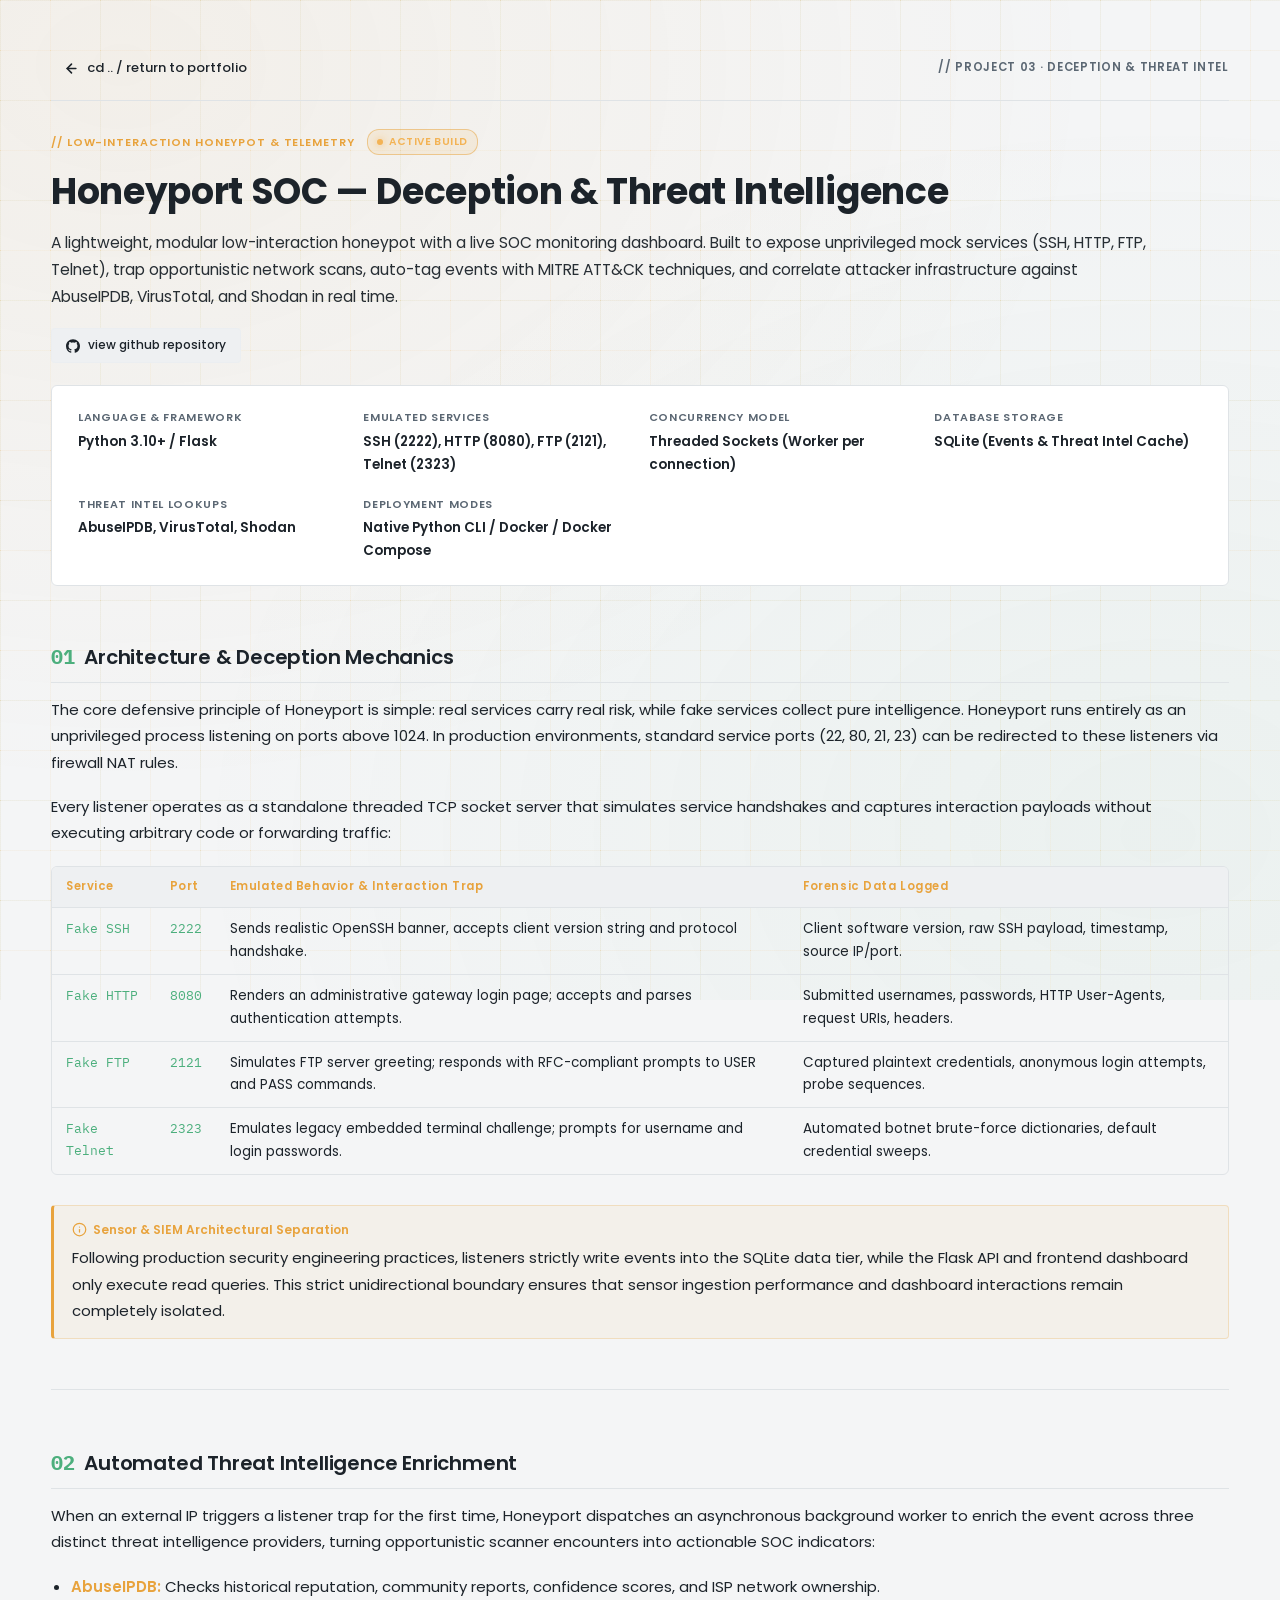
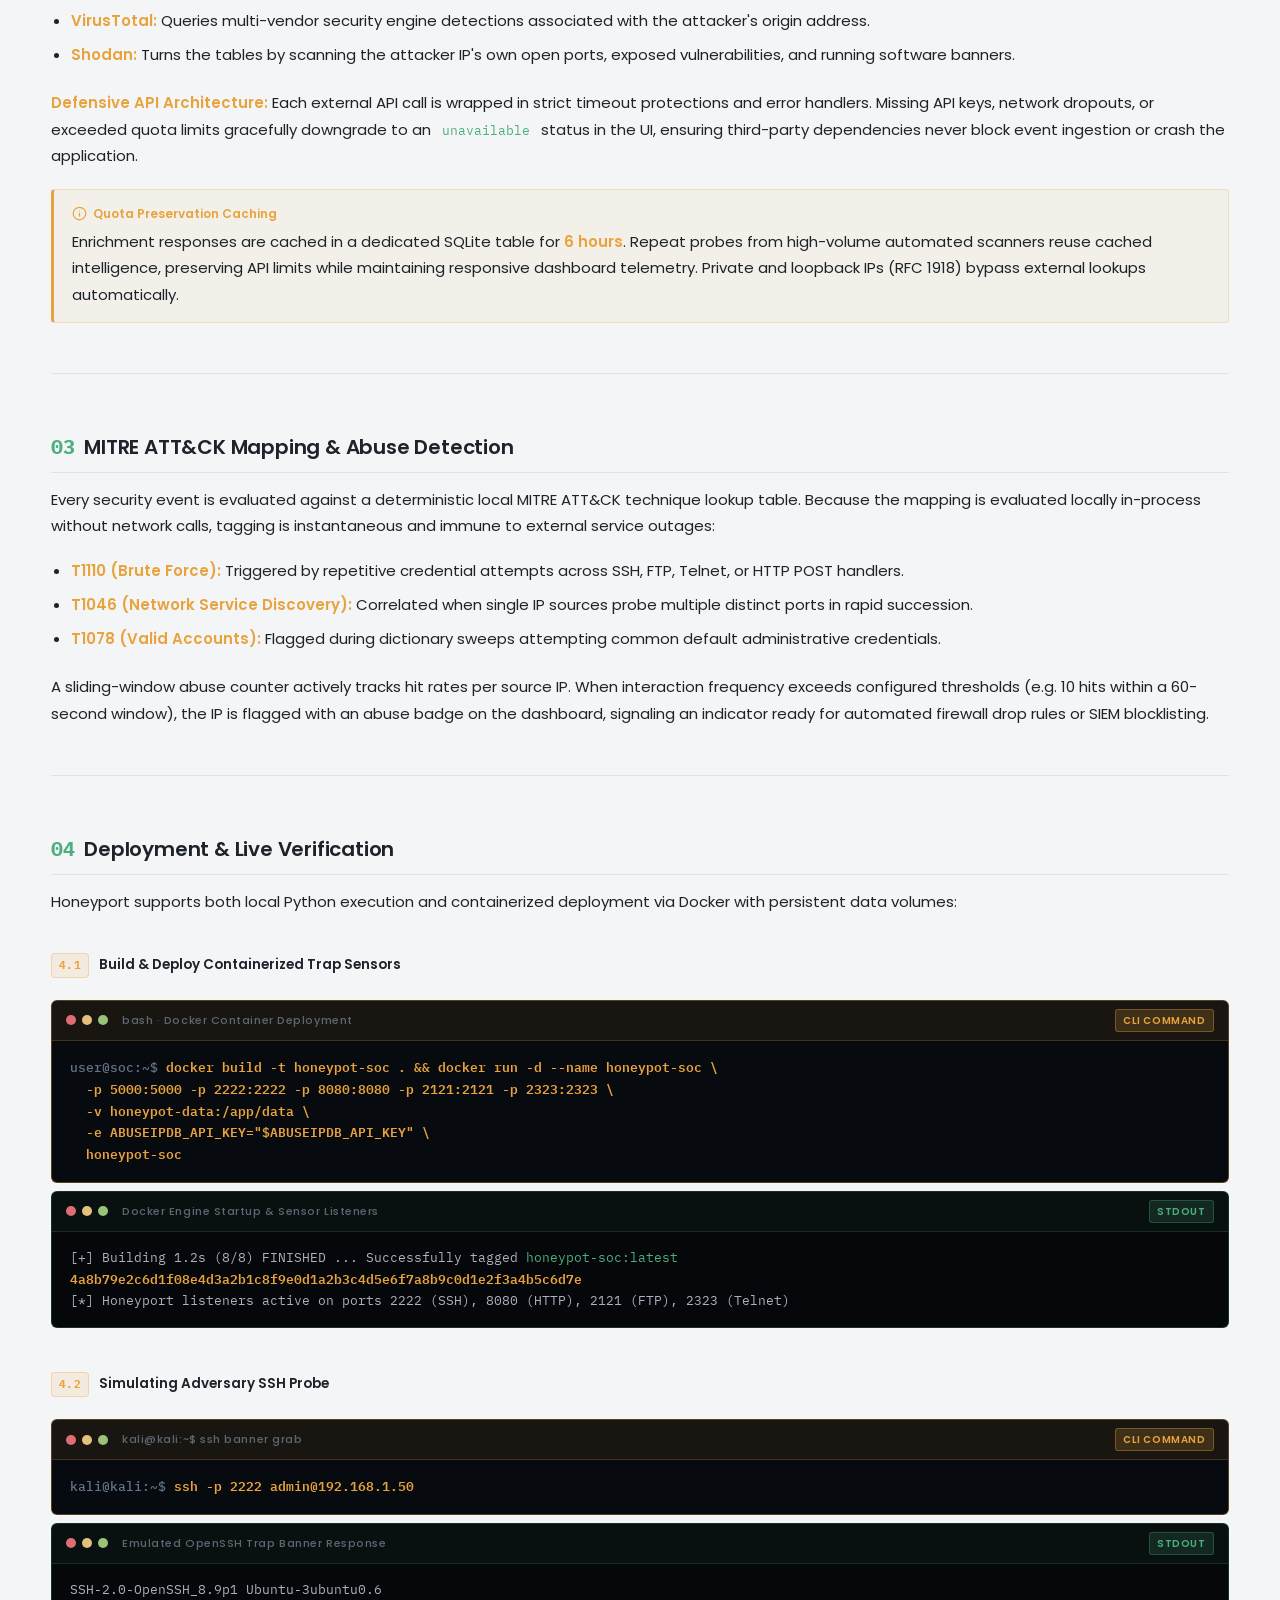
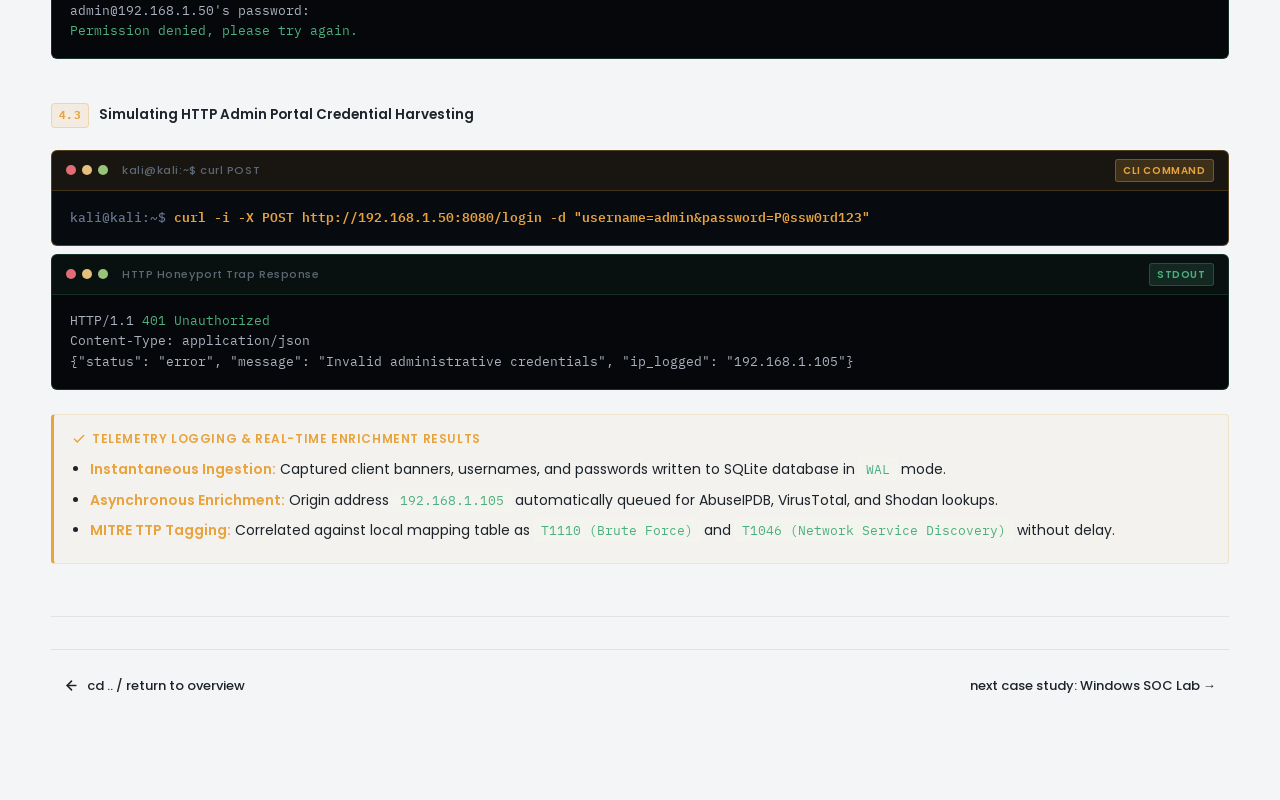
==== commit 1cdbfac6: "feat: added ubuntu ssh home lab and standardized case study telemetry" ====
--- a/pages/honeyport.html
+++ b/pages/honeyport.html
@@ -8,8 +8,8 @@
 <link rel="preconnect" href="https://fonts.googleapis.com">
 <link rel="preconnect" href="https://fonts.gstatic.com" crossorigin>
 <link href="https://fonts.googleapis.com/css2?family=Poppins:wght@300;400;500;600;700;800&family=IBM+Plex+Mono:wght@400;500;600&display=swap" rel="stylesheet" fetchpriority="high">
-<link rel="stylesheet" href="/static/style.css?v=6.7" fetchpriority="high">
-<link rel="stylesheet" href="/static/case-study.css?v=2.8" fetchpriority="high">
+<link rel="stylesheet" href="/static/style.css?v=7.0" fetchpriority="high">
+<link rel="stylesheet" href="/static/case-study.css?v=3.5" fetchpriority="high">
 </head>
 <body>
 
@@ -211,51 +211,95 @@
         <h2>Deployment &amp; Live Verification</h2>
       </div>
       <p>
-        Honeyport supports both local Python execution and containerized deployment via Docker and Docker Compose with persistent data volumes:
-      </p>
-
-      <div class="terminal-block">
-        <div class="terminal-bar">
-          <div class="terminal-dots">
-            <span class="dot dot-red"></span><span class="dot dot-yellow"></span><span class="dot dot-green"></span>
-          </div>
-          <span class="terminal-title">bash — Docker Container Deployment</span>
-        </div>
-        <div class="terminal-code">
-<span class="comment"># Build and launch isolated container with persistent volume</span>
-$ <span class="cmd">docker build -t honeypot-soc .</span>
-$ <span class="cmd">docker run -d --name honeypot-soc --restart unless-stopped \
-    -p 5000:5000 -p 2222:2222 -p 8080:8080 -p 2121:2121 -p 2323:2323 \
-    -v honeypot-data:/app/data \
-    -e ABUSEIPDB_API_KEY="$ABUSEIPDB_API_KEY" \
-    -e VIRUSTOTAL_API_KEY="$VIRUSTOTAL_API_KEY" \
-    -e SHODAN_API_KEY="$SHODAN_API_KEY" \
-    honeypot-soc</span>
-        </div>
-      </div>
-
-      <p>
-        Testing the trap from an external endpoint confirms instantaneous socket logging and automated dashboard ingestion:
-      </p>
-
-      <div class="terminal-block">
-        <div class="terminal-bar">
-          <div class="terminal-dots">
-            <span class="dot dot-red"></span><span class="dot dot-yellow"></span><span class="dot dot-green"></span>
-          </div>
-          <span class="terminal-title">bash — Simulated Adversary Probes</span>
-        </div>
-        <div class="terminal-code">
-<span class="comment"># 1. Trigger SSH banner grab and credential logging</span>
-$ <span class="cmd">ssh -p 2222 admin@target-ip</span>
-
-<span class="comment"># 2. Trigger Fake HTTP Admin credential capture</span>
-$ <span class="cmd">curl -X POST http://target-ip:8080/ -d "username=admin&amp;password=P@ssw0rd123"</span>
-
-<span class="comment"># 3. Simulate FTP and Telnet sweeps</span>
-$ <span class="cmd">ftp -p target-ip 2121</span>
-$ <span class="cmd">telnet target-ip 2323</span>
-        </div>
+        Honeyport supports both local Python execution and containerized deployment via Docker with persistent data volumes:
+      </p>
+
+      <!-- Step 4.1: Container Build -->
+      <div class="cli-step-label">
+        <span class="cli-step-num">4.1</span>
+        <span>Build &amp; Deploy Containerized Trap Sensors</span>
+      </div>
+      <div class="terminal-block terminal-cmd-block">
+        <div class="terminal-bar">
+          <div class="terminal-dots"><span class="dot dot-red"></span><span class="dot dot-yellow"></span><span class="dot dot-green"></span></div>
+          <span class="terminal-title">bash · Docker Container Deployment</span>
+          <span class="terminal-badge terminal-badge-cmd">CLI COMMAND</span>
+        </div>
+        <div class="terminal-code"><span class="terminal-prompt">user@soc:~$</span><span class="cmd">docker build -t honeypot-soc . &amp;&amp; docker run -d --name honeypot-soc \
+  -p 5000:5000 -p 2222:2222 -p 8080:8080 -p 2121:2121 -p 2323:2323 \
+  -v honeypot-data:/app/data \
+  -e ABUSEIPDB_API_KEY="$ABUSEIPDB_API_KEY" \
+  honeypot-soc</span></div>
+      </div>
+      <div class="terminal-block terminal-out-block">
+        <div class="terminal-bar">
+          <div class="terminal-dots"><span class="dot dot-red"></span><span class="dot dot-yellow"></span><span class="dot dot-green"></span></div>
+          <span class="terminal-title">Docker Engine Startup &amp; Sensor Listeners</span>
+          <span class="terminal-badge terminal-badge-out">STDOUT</span>
+        </div>
+        <div class="terminal-code">[+] Building 1.2s (8/8) FINISHED ... Successfully tagged <span class="highlight">honeypot-soc:latest</span>
+<span class="cmd">4a8b79e2c6d1f08e4d3a2b1c8f9e0d1a2b3c4d5e6f7a8b9c0d1e2f3a4b5c6d7e</span>
+[*] Honeyport listeners active on ports 2222 (SSH), 8080 (HTTP), 2121 (FTP), 2323 (Telnet)</div>
+      </div>
+
+      <!-- Step 4.2: SSH Trap Probe -->
+      <div class="cli-step-label">
+        <span class="cli-step-num">4.2</span>
+        <span>Simulating Adversary SSH Probe</span>
+      </div>
+      <div class="terminal-block terminal-cmd-block">
+        <div class="terminal-bar">
+          <div class="terminal-dots"><span class="dot dot-red"></span><span class="dot dot-yellow"></span><span class="dot dot-green"></span></div>
+          <span class="terminal-title">kali@kali:~$ ssh banner grab</span>
+          <span class="terminal-badge terminal-badge-cmd">CLI COMMAND</span>
+        </div>
+        <div class="terminal-code"><span class="terminal-prompt">kali@kali:~$</span><span class="cmd">ssh -p 2222 admin@192.168.1.50</span></div>
+      </div>
+      <div class="terminal-block terminal-out-block">
+        <div class="terminal-bar">
+          <div class="terminal-dots"><span class="dot dot-red"></span><span class="dot dot-yellow"></span><span class="dot dot-green"></span></div>
+          <span class="terminal-title">Emulated OpenSSH Trap Banner Response</span>
+          <span class="terminal-badge terminal-badge-out">STDOUT</span>
+        </div>
+        <div class="terminal-code">SSH-2.0-OpenSSH_8.9p1 Ubuntu-3ubuntu0.6
+admin@192.168.1.50's password: 
+<span class="highlight">Permission denied, please try again.</span></div>
+      </div>
+
+      <!-- Step 4.3: HTTP Admin Trap Probe -->
+      <div class="cli-step-label">
+        <span class="cli-step-num">4.3</span>
+        <span>Simulating HTTP Admin Portal Credential Harvesting</span>
+      </div>
+      <div class="terminal-block terminal-cmd-block">
+        <div class="terminal-bar">
+          <div class="terminal-dots"><span class="dot dot-red"></span><span class="dot dot-yellow"></span><span class="dot dot-green"></span></div>
+          <span class="terminal-title">kali@kali:~$ curl POST</span>
+          <span class="terminal-badge terminal-badge-cmd">CLI COMMAND</span>
+        </div>
+        <div class="terminal-code"><span class="terminal-prompt">kali@kali:~$</span><span class="cmd">curl -i -X POST http://192.168.1.50:8080/login -d "username=admin&amp;password=P@ssw0rd123"</span></div>
+      </div>
+      <div class="terminal-block terminal-out-block">
+        <div class="terminal-bar">
+          <div class="terminal-dots"><span class="dot dot-red"></span><span class="dot dot-yellow"></span><span class="dot dot-green"></span></div>
+          <span class="terminal-title">HTTP Honeyport Trap Response</span>
+          <span class="terminal-badge terminal-badge-out">STDOUT</span>
+        </div>
+        <div class="terminal-code">HTTP/1.1 <span class="highlight">401 Unauthorized</span>
+Content-Type: application/json
+{"status": "error", "message": "Invalid administrative credentials", "ip_logged": "192.168.1.105"}</div>
+      </div>
+
+      <div class="result-box">
+        <div class="result-box-title">
+          <svg width="14" height="14" viewBox="0 0 24 24" fill="none" stroke="currentColor" stroke-width="2.5" stroke-linecap="round" stroke-linejoin="round" aria-hidden="true"><polyline points="20 6 9 17 4 12"></polyline></svg>
+          Telemetry Logging &amp; Real-Time Enrichment Results
+        </div>
+        <ul>
+          <li><strong>Instantaneous Ingestion:</strong> Captured client banners, usernames, and passwords written to SQLite database in <code>WAL</code> mode.</li>
+          <li><strong>Asynchronous Enrichment:</strong> Origin address <code>192.168.1.105</code> automatically queued for AbuseIPDB, VirusTotal, and Shodan lookups.</li>
+          <li><strong>MITRE TTP Tagging:</strong> Correlated against local mapping table as <code>T1110 (Brute Force)</code> and <code>T1046 (Network Service Discovery)</code> without delay.</li>
+        </ul>
       </div>
     </section>
 
@@ -267,8 +311,8 @@
       <svg width="15" height="15" viewBox="0 0 24 24" fill="none" stroke="currentColor" stroke-width="2.5" stroke-linecap="round" stroke-linejoin="round" aria-hidden="true"><line x1="19" y1="12" x2="5" y2="12"></line><polyline points="12 19 5 12 12 5"></polyline></svg>
       cd .. / return to overview
     </a>
-    <a href="/pages/soc-home-lab.html" class="btn-back">
-      next case study: SOC Home Lab →
+    <a href="/pages/soc-windows-home-lab.html" class="btn-back">
+      next case study: Windows SOC Lab →
     </a>
   </footer>
 
--- a/static/style.css
+++ b/static/style.css
@@ -326,7 +326,7 @@
 }
 
 /* HERO */
-.hero{padding:72px 0 48px;border-bottom:1px solid var(--line)}
+.hero{padding:36px 0 24px;border-bottom:1px solid var(--line)}
 .prompt-line{
   font-family:'Poppins',sans-serif;
   color:var(--green);
@@ -368,9 +368,16 @@
 .btn:hover{border-color:var(--amber);text-decoration:none;color:var(--amber)}
 
 /* SECTIONS */
-section{padding:56px 0;border-bottom:1px solid var(--line)}
-.sec-head{display:flex;align-items:baseline;gap:10px;margin-bottom:24px}
-.sec-tag{font-family:'Poppins',sans-serif;font-weight:600;color:var(--muted);font-size:12px;letter-spacing:.05em}
+section{padding:30px 0;border-bottom:1px solid var(--line)}
+.sec-head{display:flex;align-items:baseline;gap:12px;margin-bottom:16px}
+.sec-tag{
+  font-family:'IBM Plex Mono','Poppins',monospace;
+  font-weight:700;
+  color:var(--green);
+  font-size:22px;
+  line-height:1;
+  letter-spacing:-.02em;
+}
 h2{font-family:'Poppins',sans-serif;font-size:22px;font-weight:600;letter-spacing:-.01em}
 
 /* ABOUT & GLOBAL PROSE TYPOGRAPHY */
@@ -382,7 +389,7 @@
   -webkit-font-smoothing: antialiased;
   -moz-osx-font-smoothing: grayscale;
 }
-.about-card{border:1px solid var(--line);border-radius:6px;padding:30px 34px;background:var(--panel)}
+.about-card{border:1px solid var(--line);border-radius:6px;padding:24px 28px;background:var(--panel)}
 .about-p{margin-bottom:14px;max-width:100%}
 .about-p:last-child{margin-bottom:0}
 .about-p strong{color:var(--amber)}
@@ -420,6 +427,7 @@
 
 /* CERTS & EDUCATION (NO BOX) */
 #education, #certs{
+  padding:22px 0;
   min-height:0;
 }
 .cert-row{
@@ -478,16 +486,16 @@
 }
 
 /* WORK GRID (PROJECTS & HOME LABS SIDE-BY-SIDE — UNIFORM BOX SIZES) */
-.work-section{padding:54px 0;border-bottom:1px solid var(--line)}
-.work-grid{display:grid;grid-template-columns:1fr 1fr;gap:32px;align-items:start}
+.work-section{padding:30px 0;border-bottom:1px solid var(--line)}
+.work-grid{display:grid;grid-template-columns:1fr 1fr;gap:20px;align-items:start}
 .work-col{min-width:0}
-.work-col .sec-head{min-height:36px;margin-bottom:22px;display:flex;align-items:baseline;gap:10px}
+.work-col .sec-head{min-height:28px;margin-bottom:16px;display:flex;align-items:baseline;gap:10px}
 
 /* PROJECT CARDS — PROFESSIONAL ELEVATED CYBER AESTHETIC */
 .proj{
   border:1px solid #1f2b37;
   border-radius:6px;
-  margin-bottom:24px;
+  margin-bottom:0;
   background:linear-gradient(180deg, #121820 0%, #0d1217 100%);
   box-shadow:0 4px 20px rgba(0,0,0,.35);
   transition:transform .25s cubic-bezier(.16,1,.3,1),border-color .25s ease,box-shadow .25s ease;
@@ -713,13 +721,13 @@
 .contact-box{
   border:1px solid var(--line);
   border-radius:6px;
-  padding:28px 28px;
+  padding:22px 24px;
   text-align:center;
   background:var(--panel);
 }
 .contact-box p{
   color:var(--muted);
-  margin:0 auto 18px;
+  margin:0 auto 14px;
   max-width:600px;
   font-family:'Poppins',sans-serif;
   font-size:15px;
@@ -849,14 +857,14 @@
   }
 
   /* --- SECTION SPACING: BALANCED RHYTHM --- */
-  section{ padding:38px 0 !important }
-  .work-section{ padding:38px 0 !important }
-  .sec-head{ margin-bottom:18px !important }
+  section{ padding:22px 0 !important }
+  .work-section{ padding:22px 0 !important }
+  .sec-head{ margin-bottom:14px !important }
   h2{ font-size:19px !important; letter-spacing:-.01em !important }
-  .sec-tag{ font-size:11px !important }
+  .sec-tag{ font-size:19px !important; line-height:1 !important }
 
   /* --- HERO --- */
-  .hero{ padding:36px 0 26px !important }
+  .hero{ padding:22px 0 16px !important }
   h1{ font-size:clamp(22px, 5.5vw, 30px) !important; margin-bottom:10px !important; line-height:1.28 !important }
   .role{ font-size:14.5px !important; line-height:1.5 !important; margin-bottom:12px !important }
   .tagline{ font-size:14.5px !important; line-height:1.68 !important; margin-bottom:20px !important }
@@ -876,12 +884,12 @@
 
   /* --- CERTS & EDUCATION --- */
   #education, #certs{
-    padding:22px 0 !important;
+    padding:16px 0 !important;
     min-height:0 !important;
     height:auto !important;
   }
   #education .sec-head, #certs .sec-head{
-    margin-bottom:14px !important;
+    margin-bottom:10px !important;
   }
   .cert-row{
     padding:0 !important;
@@ -1013,22 +1021,42 @@
   }
 
   .wrap{
-    padding-left:16px !important;
-    padding-right:16px !important;
+    padding-left:clamp(12px, 3.5vw, 16px) !important;
+    padding-right:clamp(12px, 3.5vw, 16px) !important;
     padding-top:calc(var(--topbar-h) + env(safe-area-inset-top, 0px) + 10px) !important;
     padding-bottom:calc(56px + env(safe-area-inset-bottom, 0px)) !important;
   }
 
   h2{ font-size:18px !important }
+  .sec-tag{ font-size:18px !important; line-height:1 !important }
+
+  section{ padding:18px 0 !important }
+  .work-section{ padding:18px 0 !important }
+  .hero{ padding:18px 0 12px !important }
+
+  /* Project Cards on compact screens */
+  .proj-head{ padding:14px 14px 10px !important }
+  .proj-title{ font-size:15px !important }
+  .proj-desc{ font-size:13.5px !important; line-height:1.6 !important; margin-bottom:10px !important }
+  .stack-row{ padding:0 14px 10px !important; gap:5px !important }
+  .chip{ font-size:10px !important; padding:2px 6px !important }
+  .proj-links{ padding:0 14px 14px !important; gap:6px !important }
+  .btn-live, .btn-source{ font-size:11.5px !important; padding:7px 12px !important }
+
+  /* About & Contact on compact screens */
+  .about-card{ padding:18px 16px !important }
+  .about-p{ font-size:13.5px !important; line-height:1.65 !important }
+  .contact-box{ padding:18px 16px !important }
+  .contact-box p{ font-size:13.5px !important; line-height:1.6 !important }
 
   /* Space for education & certs */
   #education, #certs{
-    padding:18px 0 !important;
+    padding:14px 0 !important;
     min-height:0 !important;
     height:auto !important;
   }
   #education .sec-head, #certs .sec-head{
-    margin-bottom:12px !important;
+    margin-bottom:8px !important;
   }
 
   /* Skills: 1-col on tiny phones */
--- a/static/case-study.css
+++ b/static/case-study.css
@@ -67,7 +67,7 @@
 
 /* HERO / HEADER */
 .cs-hero{
-  margin-bottom:36px;
+  margin-bottom:22px;
 }
 .cs-meta-row{
   display:flex;
@@ -99,7 +99,7 @@
   opacity:0.95;
   line-height:1.75;
   max-width:1100px;
-  margin-bottom:26px;
+  margin-bottom:18px;
 }
 
 /* ACTION LINKS */
@@ -107,7 +107,7 @@
   display:flex;
   gap:12px;
   flex-wrap:wrap;
-  margin-bottom:34px;
+  margin-bottom:20px;
 }
 
 /* ATTRIBUTES GRID */
@@ -119,7 +119,7 @@
   border:1px solid var(--line);
   border-radius:6px;
   padding:22px 26px;
-  margin-bottom:46px;
+  margin-bottom:24px;
 }
 .attr-item{
   display:flex;
@@ -160,13 +160,14 @@
   transform: translateY(0);
 }
 .cs-sec{
-  margin-bottom:48px;
+  margin-bottom:26px;
 }
 .cs-sec-head{
   display:flex;
-  align-items:baseline;
+  align-items:center;
+  flex-wrap:wrap;
   gap:10px;
-  margin-bottom:18px;
+  margin-bottom:14px;
   padding-bottom:8px;
   border-bottom:1px solid var(--line);
 }
@@ -175,12 +176,15 @@
   font-size:20px;
   font-weight:600;
   color:var(--text);
+  margin:0;
 }
 .cs-sec-tag{
-  font-family:'Poppins',sans-serif;
-  font-weight:600;
-  color:var(--muted);
-  font-size:12px;
+  font-family:'IBM Plex Mono','Poppins',monospace;
+  font-weight:700;
+  color:var(--green);
+  font-size:20px;
+  line-height:1;
+  letter-spacing:-.02em;
 }
 
 .cs-content p{
@@ -214,6 +218,154 @@
   color:var(--green);
 }
 
+/* PHASE TRANSITION BANNERS (ATTACK VS DETECT) */
+.phase-banner{
+  background:linear-gradient(135deg, rgba(16,23,32,0.95) 0%, rgba(10,14,19,0.98) 100%);
+  border:1px solid var(--line);
+  border-radius:6px;
+  padding:18px 22px;
+  margin:24px 0 18px;
+  position:relative;
+  overflow:hidden;
+  box-shadow:0 6px 20px rgba(0,0,0,0.4);
+}
+.phase-banner-att{
+  border-left:4px solid #f87171;
+  background:linear-gradient(135deg, rgba(248,113,113,0.06) 0%, rgba(10,14,19,0.98) 100%);
+}
+.phase-banner-att::before{
+  content:"";
+  position:absolute;
+  top:0;left:0;right:0;
+  height:2px;
+  background:linear-gradient(90deg, #f87171 0%, transparent 80%);
+}
+.phase-banner-det{
+  border-left:4px solid #38bdf8;
+  background:linear-gradient(135deg, rgba(56,189,248,0.06) 0%, rgba(10,14,19,0.98) 100%);
+}
+.phase-banner-det::before{
+  content:"";
+  position:absolute;
+  top:0;left:0;right:0;
+  height:2px;
+  background:linear-gradient(90deg, #38bdf8 0%, var(--green) 60%, transparent 100%);
+}
+.phase-header{
+  display:flex;
+  align-items:center;
+  justify-content:space-between;
+  gap:12px;
+  flex-wrap:wrap;
+  margin-bottom:8px;
+}
+.phase-tag{
+  font-family:'IBM Plex Mono',monospace;
+  font-size:11px;
+  font-weight:700;
+  letter-spacing:.08em;
+  text-transform:uppercase;
+  display:inline-flex;
+  align-items:center;
+  gap:6px;
+}
+.phase-banner-att .phase-tag{
+  color:#f87171;
+}
+.phase-banner-det .phase-tag{
+  color:#38bdf8;
+}
+.phase-role{
+  font-family:'Poppins',sans-serif;
+  font-size:10.5px;
+  font-weight:600;
+  padding:3px 9px;
+  border-radius:4px;
+  letter-spacing:.04em;
+  text-transform:uppercase;
+}
+.phase-banner-att .phase-role{
+  background:rgba(248,113,113,0.14);
+  color:#f87171;
+  border:1px solid rgba(248,113,113,0.3);
+}
+.phase-banner-det .phase-role{
+  background:rgba(56,189,248,0.12);
+  color:#38bdf8;
+  border:1px solid rgba(56,189,248,0.3);
+}
+.phase-title{
+  font-family:'Poppins',sans-serif;
+  font-size:18px;
+  font-weight:700;
+  color:var(--text);
+  margin-bottom:6px;
+  letter-spacing:-.01em;
+}
+.phase-desc{
+  font-family:'Poppins',sans-serif;
+  font-size:13.5px;
+  color:var(--muted);
+  line-height:1.6;
+  margin-bottom:12px;
+}
+.phase-pipeline{
+  display:flex;
+  align-items:center;
+  gap:8px;
+  flex-wrap:wrap;
+  padding-top:10px;
+  border-top:1px solid rgba(255,255,255,0.06);
+}
+.pipeline-step{
+  font-family:'IBM Plex Mono',monospace;
+  font-size:11px;
+  font-weight:600;
+  padding:3px 8px;
+  border-radius:4px;
+  line-height:1.2;
+}
+.phase-banner-att .pipeline-step{
+  background:rgba(248,113,113,0.08);
+  border:1px solid rgba(248,113,113,0.22);
+  color:#fca5a5;
+}
+.phase-banner-det .pipeline-step{
+  background:rgba(56,189,248,0.08);
+  border:1px solid rgba(56,189,248,0.22);
+  color:#7dd3fc;
+}
+.pipeline-arrow{
+  color:var(--muted);
+  font-size:11px;
+}
+
+/* PHASE BADGES ON SECTION HEADERS */
+.phase-badge{
+  font-family:'IBM Plex Mono',monospace;
+  font-size:11px;
+  font-weight:700;
+  letter-spacing:.06em;
+  padding:3px 8px;
+  border-radius:4px;
+  line-height:1.2;
+  text-transform:uppercase;
+  flex-shrink:0;
+  display:inline-flex;
+  align-items:center;
+  gap:4px;
+}
+.phase-badge-att{
+  background:rgba(248,113,113,0.14);
+  color:#f87171;
+  border:1px solid rgba(248,113,113,0.35);
+}
+.phase-badge-det{
+  background:rgba(56,189,248,0.12);
+  color:#38bdf8;
+  border:1px solid rgba(56,189,248,0.35);
+}
+
 /* TERMINAL / CODE BLOCKS */
 .terminal-block{
   background:#070a0e;
@@ -229,15 +381,20 @@
   align-items:center;
   gap:8px;
   border-bottom:1px solid var(--line);
+  min-width:0;
+  max-width:100%;
+  box-sizing:border-box;
 }
 .terminal-dots{
   display:flex;
   gap:6px;
+  flex-shrink:0;
 }
 .dot{
   width:10px;
   height:10px;
   border-radius:50%;
+  flex-shrink:0;
 }
 .dot-red{ background:#e06c75 }
 .dot-yellow{ background:#e5c07b }
@@ -249,18 +406,418 @@
   color:var(--muted);
   letter-spacing:.05em;
   margin-left:6px;
+  flex:1 1 auto;
+  min-width:0;
+  overflow:hidden;
+  text-overflow:ellipsis;
+  white-space:nowrap;
 }
 .terminal-code{
   padding:16px 18px;
   overflow-x:auto;
   font-family:'IBM Plex Mono',monospace;
   font-size:13px;
-  line-height:1.55;
+  line-height:1.6;
   color:#abb2bf;
+  white-space:pre-wrap !important;
+  word-break:break-word;
 }
 .terminal-code .cmd{ color:var(--amber); font-weight:600 }
 .terminal-code .comment{ color:#5c6370; font-style:italic }
 .terminal-code .highlight{ color:var(--green) }
+.terminal-code .highlight-err{ color:#e06c75; font-weight:600 }
+
+/* STRUCTURED LOG STREAM & RAW AUDIT ROWS */
+.log-stream{
+  display:flex;
+  flex-direction:column;
+  gap:6px;
+  padding:12px 14px;
+  white-space:normal !important;
+}
+.log-line{
+  display:flex;
+  align-items:flex-start;
+  gap:10px;
+  padding:6px 10px;
+  border-radius:4px;
+  background:rgba(255,255,255,.015);
+  border:1px solid rgba(255,255,255,.04);
+  transition:background .15s ease, border-color .15s ease;
+  word-break:break-word;
+  line-height:1.55;
+  font-size:12.5px;
+}
+.log-line:hover{
+  background:rgba(255,255,255,.04);
+  border-color:rgba(255,255,255,.08);
+}
+.log-line-fail{
+  border-left:3px solid #f87171;
+}
+.log-line-warn{
+  border-left:3px solid var(--amber);
+  background:rgba(232,163,61,.03);
+}
+.log-line-drop{
+  border-left:3px solid #ef4444;
+  background:rgba(239,68,68,.04);
+}
+.log-line-pass{
+  border-left:3px solid var(--green);
+  background:rgba(76,175,125,.03);
+}
+.log-tag{
+  font-size:10px;
+  font-weight:600;
+  padding:2px 7px;
+  border-radius:3px;
+  letter-spacing:.04em;
+  white-space:nowrap;
+  flex-shrink:0;
+  line-height:1.3;
+  margin-top:1px;
+  font-family:'Poppins',sans-serif;
+  text-transform:uppercase;
+}
+.log-tag-fail{
+  background:rgba(248,113,113,.15);
+  color:#f87171;
+  border:1px solid rgba(248,113,113,.35);
+}
+.log-tag-warn{
+  background:rgba(232,163,61,.15);
+  color:var(--amber);
+  border:1px solid rgba(232,163,61,.35);
+}
+.log-tag-drop{
+  background:rgba(239,68,68,.2);
+  color:#ef4444;
+  border:1px solid rgba(239,68,68,.4);
+}
+.log-tag-pass{
+  background:rgba(76,175,125,.15);
+  color:var(--green);
+  border:1px solid rgba(76,175,125,.35);
+}
+.log-body{
+  flex:1;
+  color:#abb2bf;
+  font-family:'IBM Plex Mono',monospace;
+}
+.log-proc{
+  color:#7cb9eb;
+  font-weight:500;
+}
+.log-ip-src{
+  color:#f87171;
+  font-weight:600;
+}
+.log-ip-dst{
+  color:var(--green);
+  font-weight:600;
+}
+.log-penalty{
+  color:var(--amber);
+  font-weight:600;
+}
+
+/* CLI COMMAND VS OUTPUT DISTINCTION */
+.terminal-block.terminal-cmd-block{
+  border-color:rgba(232,163,61,.35);
+  margin:14px 0 8px;
+}
+.terminal-block.terminal-cmd-block .terminal-bar{
+  background:rgba(232,163,61,.08);
+  border-bottom:1px solid rgba(232,163,61,.2);
+}
+.terminal-block.terminal-out-block{
+  border-color:rgba(76,175,125,.25);
+  background:#05070a;
+  margin:8px 0 24px;
+}
+.terminal-block.terminal-out-block .terminal-bar{
+  background:rgba(76,175,125,.06);
+  border-bottom:1px solid rgba(76,175,125,.18);
+}
+.terminal-block.terminal-cmd-block + .terminal-block.terminal-out-block{
+  margin-top:6px;
+}
+.terminal-badge{
+  font-family:'Poppins',sans-serif;
+  font-size:10px;
+  font-weight:600;
+  letter-spacing:.06em;
+  padding:2px 7px;
+  border-radius:3px;
+  margin-left:auto;
+  text-transform:uppercase;
+}
+.terminal-badge-cmd{
+  background:rgba(232,163,61,.18);
+  color:var(--amber);
+  border:1px solid rgba(232,163,61,.35);
+}
+.terminal-badge-out{
+  background:rgba(76,175,125,.15);
+  color:var(--green);
+  border:1px solid rgba(76,175,125,.3);
+}
+.terminal-badge-err{
+  background:rgba(224,108,117,.15);
+  color:#e06c75;
+  border:1px solid rgba(224,108,117,.3);
+}
+.terminal-badge-log{
+  background:rgba(56,189,248,.15);
+  color:#38bdf8;
+  border:1px solid rgba(56,189,248,.3);
+}
+.terminal-prompt{
+  color:#64748b;
+  user-select:none;
+  margin-right:8px;
+  font-weight:500;
+}
+
+/* CLI STEP LABELS */
+.cli-step-label{
+  display:inline-flex;
+  align-items:center;
+  gap:10px;
+  margin:20px 0 8px;
+  font-family:'Poppins',sans-serif;
+  font-size:13.5px;
+  font-weight:600;
+  color:var(--text);
+}
+.cli-step-num{
+  font-family:'IBM Plex Mono',monospace;
+  font-size:11px;
+  font-weight:700;
+  background:rgba(232,163,61,.12);
+  color:var(--amber);
+  border:1px solid rgba(232,163,61,.3);
+  padding:2px 7px;
+  border-radius:4px;
+  letter-spacing:.04em;
+}
+
+/* TOPOLOGY VISUAL ARCHITECTURE */
+.topology-card{
+  background:var(--panel);
+  border:1px solid var(--line);
+  border-radius:8px;
+  padding:22px 20px;
+  margin:18px 0 24px;
+  box-shadow:0 8px 24px rgba(0,0,0,.45);
+  position:relative;
+  overflow:hidden;
+}
+.topology-card::before{
+  content:"";
+  position:absolute;
+  top:0;left:0;right:0;
+  height:2px;
+  background:linear-gradient(90deg,transparent,rgba(232,163,61,.45),transparent);
+}
+.topo-title-bar{
+  display:flex;
+  justify-content:space-between;
+  align-items:center;
+  margin-bottom:18px;
+  padding-bottom:10px;
+  border-bottom:1px solid var(--line);
+  font-family:'Poppins',sans-serif;
+  font-size:11.5px;
+}
+.topo-title-bar .topo-title{
+  color:var(--amber);
+  font-weight:600;
+  letter-spacing:.05em;
+  display:inline-flex;
+  align-items:center;
+  gap:6px;
+}
+.topo-flow-row{
+  display:flex;
+  align-items:center;
+  justify-content:space-between;
+  gap:14px;
+}
+.topo-node{
+  flex:1 1 240px;
+  background:var(--panel2);
+  border:1px solid var(--line);
+  border-radius:6px;
+  padding:14px 16px;
+  position:relative;
+  transition:all .2s ease;
+}
+.topo-node:hover{
+  transform:translateY(-2px);
+}
+.topo-node-att{
+  border-left:3px solid #f87171;
+}
+.topo-node-att:hover{
+  border-color:rgba(248,113,113,.5);
+  box-shadow:0 0 16px rgba(248,113,113,.12);
+}
+.topo-node-tgt{
+  border-left:3px solid var(--amber);
+}
+.topo-node-tgt:hover{
+  border-color:rgba(232,163,61,.5);
+  box-shadow:0 0 16px rgba(232,163,61,.12);
+}
+.topo-node-siem{
+  border-left:3px solid var(--green);
+}
+.topo-node-siem:hover{
+  border-color:rgba(76,175,125,.5);
+  box-shadow:0 0 16px rgba(76,175,125,.12);
+}
+.topo-role-tag{
+  font-family:'Poppins',sans-serif;
+  font-size:10px;
+  font-weight:700;
+  letter-spacing:.08em;
+  text-transform:uppercase;
+  margin-bottom:6px;
+  display:flex;
+  align-items:center;
+  gap:6px;
+}
+.topo-node-att .topo-role-tag{ color:#f87171; }
+.topo-node-tgt .topo-role-tag{ color:var(--amber); }
+.topo-node-siem .topo-role-tag{ color:var(--green); }
+.topo-host{
+  font-family:'Poppins',sans-serif;
+  font-size:14px;
+  font-weight:600;
+  color:var(--text);
+  margin-bottom:4px;
+}
+.topo-ip{
+  font-family:'IBM Plex Mono',monospace;
+  font-size:12px;
+  color:var(--green);
+  margin-bottom:6px;
+}
+.topo-desc{
+  font-size:11.5px;
+  color:var(--muted);
+  line-height:1.45;
+}
+.topo-arrow-col{
+  display:flex;
+  flex-direction:column;
+  align-items:center;
+  justify-content:center;
+  padding:6px;
+  flex-shrink:0;
+  min-width:140px;
+  text-align:center;
+}
+.topo-arrow-label{
+  font-family:'IBM Plex Mono',monospace;
+  font-size:10.5px;
+  font-weight:600;
+  color:#f87171;
+  background:rgba(248,113,113,.1);
+  border:1px solid rgba(248,113,113,.25);
+  padding:3px 8px;
+  border-radius:4px;
+  margin-bottom:6px;
+  white-space:nowrap;
+}
+.topo-arrow-line{
+  color:#f87171;
+  font-size:16px;
+  letter-spacing:2px;
+  display:flex;
+  align-items:center;
+  gap:4px;
+}
+.topo-vertical-flow{
+  display:flex;
+  align-items:center;
+  justify-content:flex-end;
+  padding:10px 40px 10px 0;
+  gap:12px;
+}
+.topo-vert-label{
+  font-family:'IBM Plex Mono',monospace;
+  font-size:11px;
+  color:#38bdf8;
+  background:rgba(56,189,248,.1);
+  border:1px solid rgba(56,189,248,.25);
+  padding:3px 10px;
+  border-radius:4px;
+}
+.topo-vert-arrow{
+  color:#38bdf8;
+  font-size:16px;
+}
+.topo-bottom-row{
+  display:flex;
+  justify-content:flex-end;
+  margin-top:2px;
+}
+.topo-bottom-row .topo-node{
+  flex:0 1 380px;
+}
+.arrow-vert{ display:none; }
+@media (max-width:768px){
+  .topo-flow-row{ flex-direction:column; align-items:stretch; gap:6px; }
+  .topo-arrow-col{ margin:4px 0; min-width:unset; padding:4px 0; }
+  .arrow-horiz{ display:none !important; }
+  .arrow-vert{ display:inline-block !important; font-size:16px !important; color:#f87171 !important; line-height:1 !important; }
+  .topo-arrow-line{ transform:none !important; justify-content:center; margin:2px 0; }
+  .topo-arrow-label{ white-space:normal; font-size:9.5px; }
+  .topo-vertical-flow{ justify-content:center; padding:10px 0; }
+  .topo-bottom-row{ justify-content:stretch; }
+  .topo-bottom-row .topo-node{ flex:1 1 auto; }
+}
+
+/* ASCII TOPOLOGY CANVAS */
+.ascii-term-block{
+  border-color:rgba(232,163,61,.3);
+  margin:18px 0 24px;
+}
+.ascii-canvas{
+  margin:0;
+  padding:18px 20px;
+  background:#04070b;
+  overflow-x:auto;
+  font-family:'IBM Plex Mono','Cascadia Code','Fira Code',monospace !important;
+  font-size:13px;
+  line-height:1.22 !important;
+  letter-spacing:0 !important;
+  white-space:pre !important;
+  word-break:keep-all !important;
+  color:#94a3b8;
+  display:block;
+  -webkit-text-size-adjust:none;
+}
+.ascii-canvas code{
+  font-family:inherit !important;
+  font-size:inherit !important;
+  line-height:inherit !important;
+  letter-spacing:inherit !important;
+  white-space:pre !important;
+  word-break:keep-all !important;
+  background:transparent !important;
+  border:none !important;
+  padding:0 !important;
+  display:block !important;
+}
+.ascii-box-att{ color:#f87171; font-weight:600; }
+.ascii-box-tgt{ color:var(--amber); font-weight:600; }
+.ascii-box-siem{ color:var(--green); font-weight:600; }
+.ascii-attack-lbl{ color:#f87171; font-weight:600; }
+.ascii-fwd-lbl{ color:#38bdf8; font-style:italic; }
 
 /* SPLUNK SPECIFIC BOX */
 .splunk-box{
@@ -318,6 +875,101 @@
 }
 .callout p:last-child{ margin-bottom:0 }
 
+/* SCREENSHOT & EVIDENCE FIGURES */
+.cs-figure{
+  margin:22px 0 30px;
+  border:1px solid var(--line);
+  border-radius:6px;
+  overflow:hidden;
+  background:#070a0e;
+  box-shadow:0 8px 24px rgba(0,0,0,0.55);
+}
+.cs-figure-header{
+  background:var(--panel2);
+  padding:8px 14px;
+  display:flex;
+  justify-content:space-between;
+  align-items:center;
+  border-bottom:1px solid var(--line);
+  font-family:'Poppins',sans-serif;
+  font-size:11px;
+}
+.cs-figure-title{
+  color:var(--amber);
+  font-weight:600;
+  letter-spacing:.05em;
+  display:inline-flex;
+  align-items:center;
+  gap:6px;
+}
+.cs-figure-meta{
+  color:var(--muted);
+  font-family:'IBM Plex Mono',monospace;
+  font-size:11px;
+}
+.cs-figure-img-wrap{
+  position:relative;
+  overflow:hidden;
+  background:#05070a;
+}
+.cs-figure img{
+  display:block;
+  width:100%;
+  height:auto;
+  border:none;
+}
+.cs-caption{
+  padding:10px 16px;
+  font-family:'Poppins',sans-serif;
+  font-size:12.5px;
+  color:var(--muted);
+  border-top:1px solid var(--line);
+  background:var(--panel);
+  line-height:1.55;
+}
+.cs-caption strong{
+  color:var(--amber);
+}
+
+/* FORENSIC RESULT CALLOUT */
+.result-box{
+  background:rgba(232,163,61,.04);
+  border:1px solid rgba(232,163,61,.2);
+  border-left:3px solid var(--amber);
+  border-radius:4px;
+  padding:14px 18px;
+  margin:16px 0 22px;
+}
+.result-box-title{
+  font-family:'Poppins',sans-serif;
+  font-size:12px;
+  font-weight:600;
+  color:var(--amber);
+  text-transform:uppercase;
+  letter-spacing:.05em;
+  margin-bottom:8px;
+  display:flex;
+  align-items:center;
+  gap:6px;
+}
+.result-box ul{
+  margin:0 0 0 18px;
+  padding:0;
+}
+.result-box li{
+  margin-bottom:6px;
+  font-size:14px;
+  color:var(--text);
+}
+.result-box p{
+  margin-bottom:8px;
+  font-size:14px;
+  color:var(--text);
+}
+.result-box p:last-child{
+  margin-bottom:0;
+}
+
 /* TABLES */
 .cs-table-wrap{
   overflow-x:auto;
@@ -361,8 +1013,8 @@
   display:flex;
   justify-content:space-between;
   align-items:center;
-  margin-top:60px;
-  padding-top:24px;
+  margin-top:32px;
+  padding-top:18px;
   border-top:1px solid var(--line);
   flex-wrap:wrap;
   gap:16px;
@@ -370,23 +1022,115 @@
 
 /* RESPONSIVE */
 @media(max-width:768px){
-  .cs-wrap{ padding:calc(20px + env(safe-area-inset-top, 0px)) clamp(16px, 4vw, 24px) calc(72px + env(safe-area-inset-bottom, 0px)) !important }
+  .cs-wrap{ padding:calc(18px + env(safe-area-inset-top, 0px)) clamp(14px, 4vw, 20px) calc(64px + env(safe-area-inset-bottom, 0px)) !important }
   .cs-nav{ flex-direction:column !important; align-items:flex-start !important; gap:10px !important; padding:10px 0 14px !important }
-  .cs-nav-tag{ font-size:11.5px !important }
-  .attr-grid{ grid-template-columns:1fr; padding:18px 18px !important; gap:14px !important }
-  .cs-title{ font-size:22px !important; line-height:1.3 !important }
-  .cs-subtitle{ font-size:14.5px !important; line-height:1.65 !important }
-  .cs-sec-head h2{ font-size:18px !important }
-  .terminal-code{ font-size:12.5px !important; padding:14px 16px !important }
-  .cs-table th, .cs-table td{ padding:10px 12px !important; font-size:12.5px !important }
-  .cs-table td.mono{ font-size:11.5px !important }
-  .cs-content p{ font-size:14.5px !important; line-height:1.7 !important }
-  .cs-content ul{ font-size:14.5px !important; line-height:1.7 !important }
+  .cs-nav-tag{ font-size:11px !important }
+  .cs-hero{ margin-bottom:18px !important }
+  .cs-actions{ margin-bottom:16px !important; gap:8px !important }
+  .cs-actions .btn{ font-size:12px !important; padding:7px 13px !important }
+  .attr-grid{ grid-template-columns:1fr; padding:14px 16px !important; gap:12px !important; margin-bottom:18px !important }
+  .attr-label{ font-size:10px !important }
+  .attr-value{ font-size:12.5px !important }
+  .cs-sec{ margin-bottom:20px !important }
+  .cs-sec-head{ margin-bottom:12px !important; gap:8px !important; align-items:center !important; flex-wrap:wrap !important; }
+  .cs-footer{ margin-top:24px !important; padding-top:14px !important }
+  .cs-title{ font-size:20px !important; line-height:1.3 !important }
+  .cs-subtitle{ font-size:13.5px !important; line-height:1.6 !important; margin-bottom:16px !important }
+  .cs-sec-head h2{ font-size:17px !important; margin:0 !important; }
+  .cs-sec-tag{ font-size:17px !important; line-height:1 !important }
+
+  /* Phase Transition Banners on Mobile */
+  .phase-banner{ padding:14px 14px !important; margin:18px 0 14px !important; }
+  .phase-title{ font-size:15px !important; }
+  .phase-desc{ font-size:12.5px !important; margin-bottom:10px !important; }
+  .phase-pipeline{ gap:6px !important; padding-top:8px !important; }
+  .pipeline-step{ font-size:10px !important; padding:2.5px 6px !important; }
+  .pipeline-arrow{ font-size:9.5px !important; }
+  .phase-badge{ font-size:10px !important; padding:2px 6px !important; }
+
+  /* Terminal Blocks on Mobile */
+  .terminal-block{ margin:14px 0 18px !important }
+  .terminal-bar{ padding:7px 12px !important; gap:6px !important }
+  .terminal-dots{ gap:5px !important }
+  .dot{ width:8px !important; height:8px !important }
+  .terminal-title{ font-size:10px !important }
+  .terminal-badge{ font-size:9px !important; padding:1.5px 6px !important }
+  .terminal-code{ font-size:11.5px !important; padding:12px 12px !important; line-height:1.5 !important }
+
+  /* Log Stream Component on Mobile */
+  .log-stream{ padding:8px 8px !important; gap:5px !important }
+  .log-line{ flex-direction:column !important; align-items:flex-start !important; gap:3px !important; padding:6px 8px !important }
+  .log-tag{ font-size:9px !important; padding:1px 5px !important; align-self:flex-start !important }
+  .log-body{ font-size:11px !important; line-height:1.45 !important; word-break:break-word !important; overflow-wrap:anywhere !important; width:100% !important }
+
+  /* ASCII Canvas on Mobile */
+  .ascii-canvas{ font-size:9.5px !important; padding:12px 10px !important; line-height:1.2 !important; -webkit-overflow-scrolling:touch }
+
+  /* Topology Card on Mobile */
+  .topology-card{ padding:14px 12px !important; margin:14px 0 18px !important }
+  .topo-title-bar{ flex-direction:column !important; align-items:flex-start !important; gap:4px !important; margin-bottom:12px !important; padding-bottom:8px !important }
+  .topo-meta{ font-size:10px !important }
+  .topo-node{ padding:10px 12px !important }
+  .topo-host{ font-size:13px !important }
+  .topo-ip{ font-size:11.5px !important }
+  .topo-desc{ font-size:11px !important; line-height:1.4 !important }
+  .topo-vertical-flow{ padding:8px 0 !important; gap:8px !important }
+  .topo-vert-label{ font-size:9.5px !important; padding:2px 8px !important }
+
+  /* Tables on Mobile */
+  .cs-table-wrap{ margin:14px 0 18px !important; -webkit-overflow-scrolling:touch }
+  .cs-table th, .cs-table td{ padding:8px 10px !important; font-size:11.5px !important }
+  .cs-table td.mono{ font-size:11px !important }
+
+  /* Callouts & Result Boxes on Mobile */
+  .callout{ padding:10px 12px !important; font-size:13px !important; margin:14px 0 !important }
+  .callout-title{ font-size:11px !important }
+  .result-box{ padding:10px 12px !important; margin:12px 0 16px !important }
+  .result-box-title{ font-size:11px !important }
+  .result-box li, .result-box p{ font-size:12.5px !important; line-height:1.5 !important }
+
+  /* Figures on Mobile */
+  .cs-figure{ margin:14px 0 18px !important }
+  .cs-figure-header{ padding:6px 10px !important; font-size:10px !important; flex-wrap:wrap !important; gap:4px !important }
+  .cs-figure-title{ font-size:10px !important }
+  .cs-figure-meta{ font-size:9px !important }
+  .cs-caption{ padding:8px 10px !important; font-size:11px !important }
+
+  .cs-content p{ font-size:13.5px !important; line-height:1.65 !important; margin-bottom:14px !important }
+  .cs-content ul{ font-size:13.5px !important; line-height:1.65 !important; margin-left:16px !important }
 }
 
 @media(max-width:480px){
-  .cs-wrap{ padding:calc(16px + env(safe-area-inset-top, 0px)) 16px calc(60px + env(safe-area-inset-bottom, 0px)) !important }
-  .btn-back{ font-size:12px !important; padding:6px 10px !important }
+  .cs-wrap{ padding:calc(14px + env(safe-area-inset-top, 0px)) 12px calc(56px + env(safe-area-inset-bottom, 0px)) !important }
+  .cs-title{ font-size:18px !important }
+  .cs-subtitle{ font-size:13px !important }
+  .cs-sec-head{ gap:6px !important; }
+  .cs-sec-head h2{ font-size:16px !important; margin:0 !important; }
+  .cs-sec-tag{ font-size:16px !important; line-height:1 !important }
+  .phase-banner{ padding:12px 10px !important; margin:14px 0 12px !important; }
+  .phase-title{ font-size:14px !important; }
+  .phase-desc{ font-size:12px !important; margin-bottom:8px !important; }
+  .pipeline-step{ font-size:9px !important; padding:2px 5px !important; }
+  .pipeline-arrow{ font-size:9px !important; }
+  .phase-badge{ font-size:9px !important; padding:1.5px 5px !important; }
+  .btn-back{ font-size:11px !important; padding:5px 8px !important }
+  .cs-actions .btn{ font-size:11px !important; padding:6px 10px !important }
+  
+  .terminal-bar{ padding:5px 8px !important; gap:4px !important }
+  .terminal-title{ font-size:9.5px !important }
+  .terminal-badge{ font-size:8px !important; padding:1px 4px !important }
+  .terminal-code{ font-size:10.5px !important; padding:8px 10px !important; line-height:1.45 !important }
+
+  .log-stream{ padding:5px 5px !important; gap:4px !important }
+  .log-line{ padding:5px 6px !important }
+  .log-tag{ font-size:8.5px !important; padding:1px 4px !important }
+  .log-body{ font-size:10px !important; line-height:1.4 !important }
+
+  .ascii-canvas{ font-size:7.5px !important; padding:8px 4px !important; line-height:1.15 !important }
+  
+  .attr-grid{ padding:10px 10px !important; gap:8px !important }
+  .attr-label{ font-size:9px !important }
+  .attr-value{ font-size:11.5px !important }
 }
 
 @media(min-width:1600px){
